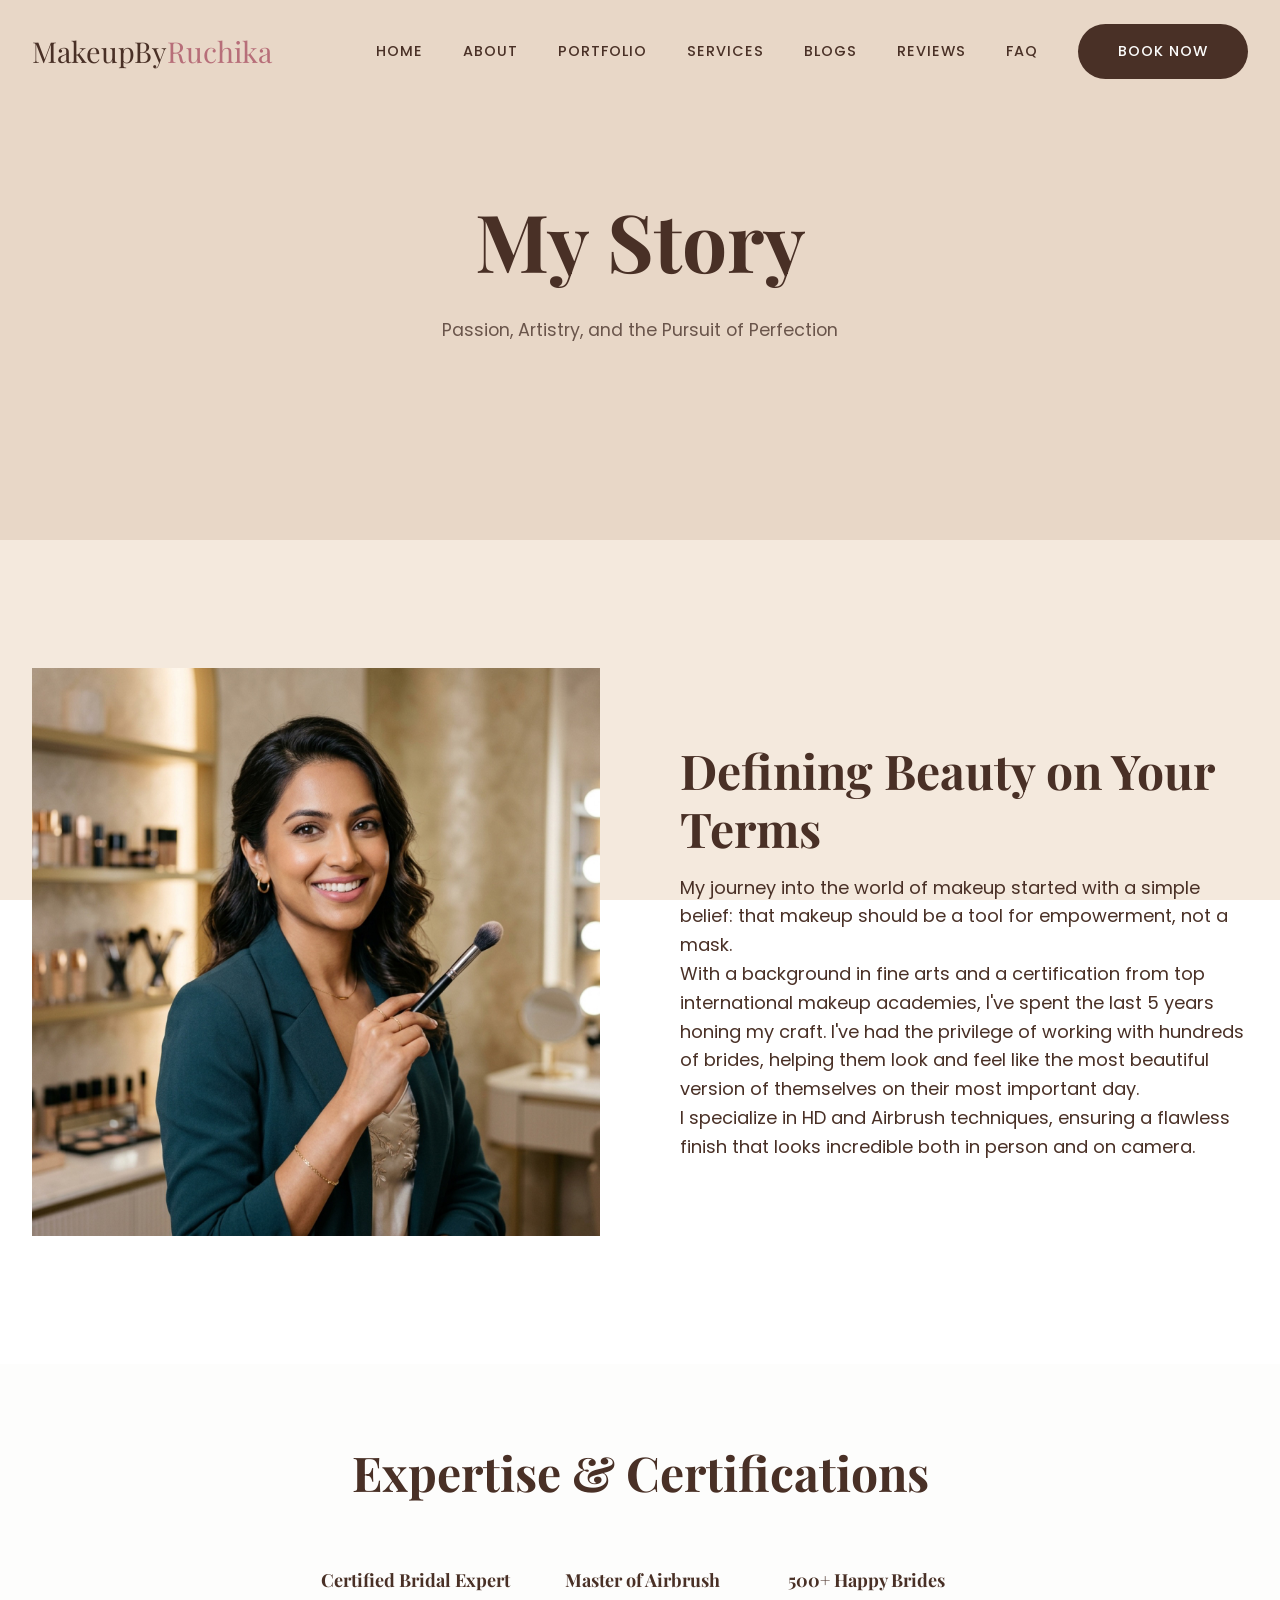
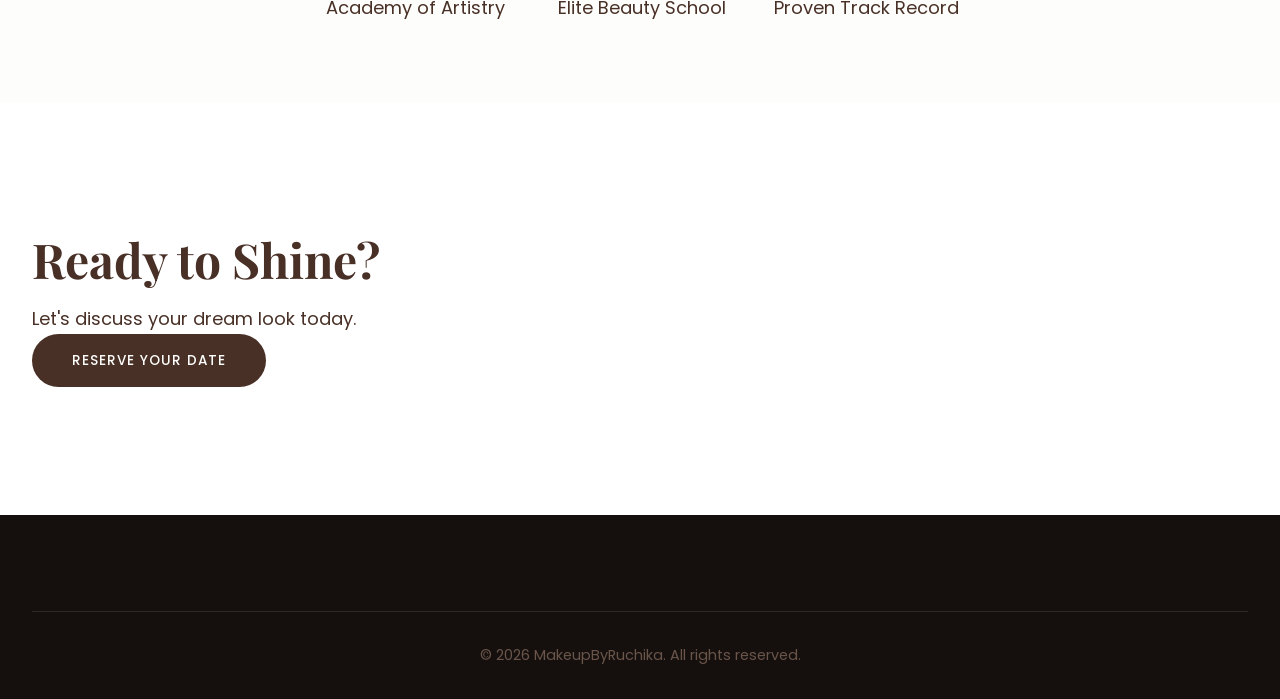
==== about.html @ d5c65cb2 "Remove loader page completely" ====
<!DOCTYPE html>
<html lang="en">
<head>
    <meta charset="UTF-8">
    <meta name="viewport" content="width=device-width, initial-scale=1.0">
    <title>About Ruchika | Luxury Makeup Artist Durgapur</title>
    <link rel="preconnect" href="https://fonts.googleapis.com">
    <link rel="dns-prefetch" href="https://fonts.googleapis.com">
    <link rel="dns-prefetch" href="https://fonts.gstatic.com">
    <link rel="preconnect" href="https://fonts.gstatic.com" crossorigin>
    <link rel="dns-prefetch" href="https://fonts.googleapis.com">
    <link rel="dns-prefetch" href="https://fonts.gstatic.com">
    <link href="https://fonts.googleapis.com/css2?family=Playfair+Display:ital,wght@0,400..900;1,400..900&family=Poppins:wght@300;400;500;600&display=swap" rel="stylesheet">
    <link rel="stylesheet" href="css/style.css">
    <style>
        .about-hero {
            height: 60vh;
            background: var(--bg-soft);
            display: flex;
            align-items: center;
            justify-content: center;
            text-align: center;
        }
        .story-section {
            padding: 8rem 0;
        }
        .story-grid {
            display: grid;
            grid-template-columns: 1fr 1fr;
            gap: 5rem;
            align-items: center;
        }
        .certifications {
            background: var(--white);
            padding: 5rem 0;
        }
        .cert-grid {
            display: flex;
            justify-content: center;
            gap: 3rem;
            flex-wrap: wrap;
        }
        .cert-item {
            text-align: center;
            max-width: 200px;
        }
        .cert-item i {
            font-size: 3rem;
            color: var(--accent);
            margin-bottom: 1rem;
        }
    </style>
</head>
<body>
    <header class="header scrolled">
        <nav class="navbar container">
            <a href="index.html" class="logo">MakeupBy<span>Ruchika</span></a>
            <ul class="nav-links"><li><a href="index.html">Home</a></li><li><a href="about.html">About</a></li><li><a href="portfolio.html">Portfolio</a></li><li><a href="services.html">Services</a></li><li><a href="blogs.html">Blogs</a></li><li><a href="review.html">Reviews</a></li><li><a href="faq.html">FAQ</a></li><li><a href="contact.html" class="btn btn-primary">Book Now</a></li></ul><div class="menu-toggle" id="mobile-menu"><span class="bar"></span><span class="bar"></span><span class="bar"></span></div>
        </nav>
    </header>

    <main>
        <section class="about-hero">
            <div class="container">
                <h1 class="hero-title reveal-up">My Story</h1>
                <p class="section-subtitle reveal-up" data-delay="0.2">Passion, Artistry, and the Pursuit of Perfection</p>
            </div>
        </section>

        <section class="story-section">
            <div class="container">
                <div class="story-grid">
                    <div class="story-img reveal-up">
                        <img loading="lazy" src="assets/img/ruchika_portrait.png" alt="Ruchika">
                    </div>
                    <div class="story-content reveal-up" data-delay="0.2">
                        <h2 class="section-title">Defining Beauty on <span>Your Terms</span></h2>
                        <p>My journey into the world of makeup started with a simple belief: that makeup should be a tool for empowerment, not a mask.</p>
                        <p>With a background in fine arts and a certification from top international makeup academies, I've spent the last 5 years honing my craft. I've had the privilege of working with hundreds of brides, helping them look and feel like the most beautiful version of themselves on their most important day.</p>
                        <p>I specialize in HD and Airbrush techniques, ensuring a flawless finish that looks incredible both in person and on camera.</p>
                    </div>
                </div>
            </div>
        </section>

        <section class="certifications reveal-up">
            <div class="container">
                <div class="section-header">
                    <h2 class="section-title">Expertise & <span>Certifications</span></h2>
                </div>
                <div class="cert-grid">
                    <div class="cert-item">
                        <i class="icon-award"></i>
                        <h4>Certified Bridal Expert</h4>
                        <p>Academy of Artistry</p>
                    </div>
                    <div class="cert-item">
                        <i class="icon-star"></i>
                        <h4>Master of Airbrush</h4>
                        <p>Elite Beauty School</p>
                    </div>
                    <div class="cert-item">
                        <i class="icon-heart"></i>
                        <h4>500+ Happy Brides</h4>
                        <p>Proven Track Record</p>
                    </div>
                </div>
            </div>
        </section>

        <section class="final-cta section-padding reveal-up">
            <div class="container text-center">
                <h2 class="section-title">Ready to Shine?</h2>
                <p>Let's discuss your dream look today.</p>
                <a href="index.html#contact" class="btn btn-primary">Reserve Your Date</a>
            </div>
        </section>
    </main>

    <footer class="footer">
        <div class="container">
            <div class="footer-bottom">
                <p>&copy; 2026 MakeupByRuchika. All rights reserved.</p>
            </div>
        </div>
    </footer>

    <script src="js/main.js"></script>
    <div class="mobile-sticky-cta"><a href="contact.html" class="btn btn-primary btn-block">Book Now</a></div>
    <div class="lightbox" id="lightbox"><span class="lightbox-close">&times;</span><img src="" class="lightbox-content"></div>
</body>
</html>
---- css/style.css ----
/* DESIGN SYSTEM VARIABLES */
:root {
    --bg-main: #F4E9DD;
    --bg-soft: #E8D7C7;
    --accent: #D2B39B;
    --text: #493026;
    --text-soft: #6A554B;
    --brown: #855C4B;
    --white: #FDFDFC;
    --border: #D3CDC8;
    --dark: #15100D;
    --gold: #D4AF37;
    --rose-gold: #B76E79;
    
    --font-heading: 'Playfair Display', serif;
    --font-body: 'Poppins', sans-serif;
    
    /* FLUID TYPOGRAPHY */
    --h1-size: clamp(32px, 6vw, 72px);
    --h2-size: clamp(26px, 4vw, 52px);
    --body-size: clamp(15px, 2vw, 18px);
    --btn-size: clamp(14px, 2vw, 18px);
    
    /* DYNAMIC SPACING */
    --section-pad-mobile: 40px 20px;
    --section-pad-tablet: 60px 30px;
    --section-pad-desktop: 100px 60px;
    
    --transition: all 0.4s ease-out;
    --shadow-soft: 0 10px 30px rgba(73, 48, 38, 0.05);
    --shadow-medium: 0 20px 40px rgba(73, 48, 38, 0.1);
}

/* RESET & BASE STYLES */
* {
    margin: 0;
    padding: 0;
    box-sizing: border-box;
}

html {
    scroll-behavior: smooth;
}

body {
    background-image: url('../assets/img/site_bg.png');
    background-size: cover;
    background-position: center;
    background-attachment: fixed;
    color: var(--text);
    font-family: var(--font-body);
    font-size: var(--body-size);
    line-height: 1.6;
    overflow-x: hidden;
}

.container {
    max-width: 1600px; /* 4K Ready */
    margin: 0 auto;
    padding: 0 2rem;
}

.section-padding {
    padding: var(--section-pad-desktop);
}

h1 { font-size: var(--h1-size); line-height: 1.1; }
h2 { font-size: var(--h2-size); line-height: 1.2; }

@media (max-width: 1024px) {
    .section-padding { padding: var(--section-pad-tablet); }
}

@media (max-width: 767px) {
    .section-padding { padding: var(--section-pad-mobile); }
}

h1, h2, h3, h4 {
    font-family: var(--font-heading);
    font-weight: 700;
}

a {
    text-decoration: none;
    color: inherit;
    transition: var(--transition);
}

ul {
    list-style: none;
}

img {
    max-width: 100%;
    display: block;
}

 /* Premium Brand Color */
    transition: transform 1.2s cubic-bezier(0.8, 0, 0.2, 1);
}

.loader-panel.left { left: 0; }
.loader-panel.right { right: 0; }

.loader.loaded .loader-panel.left { transform: translateX(-100%); }
.loader.loaded .loader-panel.right { transform: translateX(100%); }

.loader-visual {
    position: relative;
    width: 90%;
    max-width: 600px;
    aspect-ratio: 16/9;
    display: flex;
    justify-content: center;
    align-items: center;
    z-index: 10;
    transition: opacity 0.8s ease;
}

.loader.loaded .loader-visual {
    opacity: 0;
}

.loader-img {
    width: 100%;
    height: 100%;
    object-fit: contain;
    background: var(--bg-main); /* Premium Brand Color */
    animation: loaderEntrance 3s ease-out forwards;
}

.loader-glow {
    position: absolute;
    top: 50%;
    left: 50%;
    width: clamp(200px, 50vw, 400px);
    height: clamp(200px, 50vw, 400px);
    background: radial-gradient(circle, rgba(210, 179, 155, 0.25) 0%, transparent 70%);
    transform: translate(-50%, -50%);
    animation: loaderPulse 2s infinite ease-in-out;
}

.loader-shimmer {
    position: absolute;
    top: 0;
    left: -150%;
    width: 100%;
    height: 100%;
    background: linear-gradient(
        120deg,
        transparent 0%,
        rgba(255, 255, 255, 0.5) 50%,
        transparent 100%
    );
    animation: loaderShimmer 2.5s infinite;
}

@keyframes loaderEntrance {
    0% { transform: scale(0.95); opacity: 0; }
    20% { opacity: 1; }
    100% { transform: scale(1); }
}

@keyframes loaderPulse {
    0%, 100% { transform: translate(-50%, -50%) scale(1); opacity: 0.4; }
    50% { transform: translate(-50%, -50%) scale(1.3); opacity: 0.7; }
}

@keyframes loaderShimmer {
    0% { left: -150%; }
    100% { left: 150%; }
}

/* BUTTONS */
.btn {
    display: inline-block;
    padding: 1rem 2.5rem;
    border-radius: 50px;
    font-weight: 500;
    letter-spacing: 1px;
    text-transform: uppercase;
    font-size: 0.85rem;
    border: none;
    cursor: pointer;
    transition: var(--transition);
}

.btn-primary {
    background-color: var(--text);
    color: var(--white);
}

.btn-primary:hover {
    background-color: var(--brown);
    transform: translateY(-3px);
    box-shadow: var(--shadow-medium);
}

.btn-secondary {
    border: 1px solid var(--text);
    color: var(--text);
}

.btn-secondary:hover {
    background-color: var(--text);
    color: var(--white);
    transform: translateY(-3px);
}

.btn-text {
    padding: 0;
    font-weight: 600;
    color: var(--text);
    position: relative;
}

.btn-text::after {
    content: '';
    position: absolute;
    bottom: -2px;
    left: 0;
    width: 0;
    height: 1px;
    background: var(--text);
    transition: var(--transition);
}

.btn-text:hover::after {
    width: 100%;
}

.btn-shimmer {
    position: relative;
    overflow: hidden;
}

.btn-shimmer::after {
    content: '';
    position: absolute;
    top: -50%;
    left: -50%;
    width: 200%;
    height: 200%;
    background: linear-gradient(
        45deg,
        rgba(255, 255, 255, 0) 40%,
        rgba(255, 255, 255, 0.2) 50%,
        rgba(255, 255, 255, 0) 60%
    );
    animation: shimmer 3s infinite;
}

@keyframes shimmer {
    0% { transform: translateX(-100%) translateY(-100%); }
    100% { transform: translateX(100%) translateY(100%); }
}

/* HEADER & NAVBAR */
.header {
    position: fixed;
    top: 0;
    left: 0;
    width: 100%;
    padding: 1.5rem 0;
    z-index: 1000;
    transition: var(--transition);
}

.header.scrolled {
    background: rgba(255, 255, 255, 0.9);
    backdrop-filter: blur(10px);
    padding: 1rem 0;
    box-shadow: var(--shadow-soft);
}

.navbar {
    display: flex;
    justify-content: space-between;
    align-items: center;
}

.logo {
    font-size: 1.8rem;
    font-family: var(--font-heading);
    color: var(--text);
    z-index: 1001;
}

.logo span {
    font-weight: 300;
    color: var(--rose-gold);
}

.nav-links {
    display: flex;
    align-items: center;
    gap: 2.5rem;
}

.nav-links a {
    font-size: 0.9rem;
    font-weight: 500;
    text-transform: uppercase;
    letter-spacing: 1px;
}

.nav-links a:hover {
    color: var(--rose-gold);
}

/* Mobile Menu Toggle */
.menu-toggle {
    display: none;
    flex-direction: column;
    gap: 6px;
    cursor: pointer;
    z-index: 1001;
}

.menu-toggle span {
    width: 30px;
    height: 2px;
    background: var(--text);
    transition: var(--transition);
}

@media (max-width: 992px) {
    .menu-toggle {
        display: flex;
    }

    .nav-links {
        position: fixed;
        top: 0;
        right: -100%;
        width: 100%; /* Change to full width for better mobile experience */
        height: 100vh;
        background: var(--bg-main); /* Use brand color instead of white */
        flex-direction: column;
        justify-content: center;
        align-items: center;
        gap: 2rem;
        transition: 0.5s cubic-bezier(0.8, 0, 0.2, 1);
        z-index: 1000;
        visibility: hidden; /* Hidden by default */
        opacity: 0;
    }

    .nav-links.active {
        right: 0;
        visibility: visible;
        opacity: 1;
    }

    .nav-links a {
        font-size: 1.5rem;
        color: var(--text);
    }

    /* Hamburger Animation */
    .menu-toggle.active span:nth-child(1) { transform: translateY(8px) rotate(45deg); background: var(--text); }
    .menu-toggle.active span:nth-child(2) { opacity: 0; }
    .menu-toggle.active span:nth-child(3) { transform: translateY(-8px) rotate(-45deg); background: var(--text); }
}

/* HERO SECTION */
.hero {
    height: 100vh;
    position: relative;
    display: flex;
    align-items: center;
    color: var(--white);
    overflow: hidden;
}

.hero-bg {
    position: absolute;
    top: 0;
    left: 0;
    width: 100%;
    height: 100%;
    z-index: -1;
}

.hero-img {
    width: 100%;
    height: 100%;
    object-fit: cover;
    animation: zoomOut 10s forwards;
}

@keyframes zoomOut {
    from { transform: scale(1.1); }
    to { transform: scale(1); }
}

.hero-overlay {
    position: absolute;
    top: 0;
    left: 0;
    width: 100%;
    height: 100%;
    background: linear-gradient(to right, rgba(21, 16, 13, 0.6), rgba(21, 16, 13, 0.2));
}

.hero-content {
    max-width: 800px;
}

.hero-subtitle {
    font-size: 1.2rem;
    text-transform: uppercase;
    letter-spacing: 5px;
    margin-bottom: 1rem;
}

.hero-title {
    font-size: 5rem;
    line-height: 1.1;
    margin-bottom: 2rem;
}

.hero-title span {
    font-style: italic;
    font-weight: 400;
    color: var(--accent);
}

.hero-ctas {
    display: flex;
    gap: 1.5rem;
    margin-bottom: 3rem;
}

.hero-badge {
    display: inline-block;
    padding: 0.5rem 1rem;
    background: rgba(255, 255, 255, 0.1);
    backdrop-filter: blur(5px);
    border-radius: 5px;
    font-size: 0.8rem;
    border: 1px solid rgba(255, 255, 255, 0.2);
}

/* ABOUT PREVIEW */
.about-wrapper {
    display: grid;
    grid-template-columns: 1.2fr 1.5fr;
    gap: 5rem;
    align-items: center;
}

.about-img {
    position: relative;
}

.about-img img {
    border-radius: 30px;
    box-shadow: var(--shadow-medium);
}

.experience-badge {
    position: absolute;
    bottom: -30px;
    right: -30px;
    background: var(--text);
    color: var(--white);
    padding: 2rem;
    border-radius: 20px;
    text-align: center;
    box-shadow: var(--shadow-medium);
}

.experience-badge span {
    display: block;
    font-size: 1.5rem;
    font-weight: 700;
    font-family: var(--font-heading);
}

.experience-badge p {
    font-size: 0.8rem;
    text-transform: uppercase;
    letter-spacing: 2px;
}

.about-quote {
    font-family: var(--font-heading);
    font-size: 1.5rem;
    font-style: italic;
    color: var(--brown);
    margin-bottom: 2rem;
}

.about-text p {
    margin-bottom: 1.5rem;
    color: var(--text-soft);
}

.about-features {
    display: flex;
    flex-wrap: wrap;
    gap: 2rem;
    margin: 2rem 0 3rem;
}

.feat {
    display: flex;
    align-items: center;
    gap: 10px;
    font-size: 0.9rem;
    font-weight: 500;
}

.feat i {
    color: var(--rose-gold);
}

/* TRUST SECTION */
.trust {
    padding: 5rem 0;
    background: var(--white);
    margin-top: -50px;
    position: relative;
    z-index: 10;
    border-radius: 20px 20px 0 0;
    box-shadow: var(--shadow-soft);
}

.trust-grid {
    display: flex;
    justify-content: space-around;
    align-items: center;
    text-align: center;
}

.trust-item h3 {
    font-size: 2.5rem;
    color: var(--text);
    display: inline-block;
}

.trust-item span {
    font-size: 1.5rem;
    color: var(--accent);
    font-weight: 700;
}

.trust-item p {
    font-size: 0.9rem;
    color: var(--text-soft);
    text-transform: uppercase;
    letter-spacing: 1px;
}

.trust-divider {
    width: 1px;
    height: 50px;
    background: var(--border);
}

/* SERVICES */
.section-padding {
    padding: 8rem 0;
}

.section-header {
    text-align: center;
    margin-bottom: 4rem;
}

.section-title {
    font-size: 3rem;
    margin-bottom: 1rem;
}

.section-subtitle {
    color: var(--text-soft);
    font-size: 1.1rem;
}

.services-grid {
    display: grid;
    grid-template-columns: repeat(3, 1fr);
    gap: 2rem;
}

.service-card {
    background: rgba(253, 253, 252, 0.7);
    backdrop-filter: blur(10px);
    border: 1px solid rgba(211, 205, 200, 0.3);
    border-radius: 20px;
    overflow: hidden;
    transition: var(--transition);
    box-shadow: var(--shadow-soft);
}

.service-card:hover {
    transform: translateY(-10px);
    box-shadow: var(--shadow-medium);
}

.service-img {
    height: 300px;
    overflow: hidden;
}

.service-img img {
    width: 100%;
    height: 100%;
    object-fit: cover;
    transition: var(--transition);
}

.service-card:hover .service-img img {
    transform: scale(1.1);
}

.service-info {
    padding: 2rem;
}

.service-info h3 {
    font-size: 1.5rem;
    margin-bottom: 1rem;
}

.service-info p {
    color: var(--text-soft);
    margin-bottom: 1.5rem;
    font-size: 0.95rem;
}

.price {
    display: block;
    font-size: 1.2rem;
    font-weight: 700;
    color: var(--brown);
    margin-bottom: 1.5rem;
}

/* PORTFOLIO */
.filter-buttons {
    display: flex;
    justify-content: center;
    gap: 1.5rem;
    margin-top: 2rem;
}

.filter-btn {
    background: none;
    border: none;
    font-family: var(--font-body);
    font-weight: 500;
    cursor: pointer;
    padding: 0.5rem 1rem;
    position: relative;
}

.filter-btn.active {
    color: var(--rose-gold);
}

.filter-btn::after {
    content: '';
    position: absolute;
    bottom: 0;
    left: 50%;
    width: 0;
    height: 2px;
    background: var(--rose-gold);
    transition: var(--transition);
    transform: translateX(-50%);
}

.filter-btn.active::after {
    width: 50%;
}

/* MASONRY PORTFOLIO GRID */
.portfolio-grid {
    display: block;
    column-count: 4; /* Desktop Rule */
    column-gap: 1.5rem;
}

.portfolio-item {
    break-inside: avoid;
    margin-bottom: 1.5rem;
    display: inline-block;
    width: 100%;
}

@media (max-width: 1200px) {
    .portfolio-grid { column-count: 3; }
}

@media (max-width: 767px) {
    .portfolio-grid { column-count: 2; } /* Mobile Rule */
}

@media (max-width: 480px) {
    .portfolio-grid { column-count: 2; } /* Keep 2 for better density as per user rule */
}

.portfolio-card {
    position: relative;
    border-radius: 15px;
    overflow: hidden;
    cursor: pointer;
    box-shadow: var(--shadow-soft);
    transition: var(--transition);
}

.portfolio-card img {
    width: 100%;
    height: auto;
    display: block;
    transition: var(--transition);
}

.portfolio-card:hover img {
    transform: scale(1.05);
}

.portfolio-card {
    position: relative;
    border-radius: 15px;
    overflow: hidden;
    cursor: pointer;
}

.portfolio-card img {
    transition: var(--transition);
}

.portfolio-overlay {
    position: absolute;
    top: 0;
    left: 0;
    width: 100%;
    height: 100%;
    background: rgba(73, 48, 26, 0.7);
    display: flex;
    justify-content: center;
    align-items: center;
    opacity: 0;
    transition: var(--transition);
}

.portfolio-card:hover .portfolio-overlay {
    opacity: 1;
}

.portfolio-card:hover img {
    transform: scale(1.1);
}

.portfolio-overlay span {
    color: var(--white);
    font-size: 1.2rem;
    font-family: var(--font-heading);
    letter-spacing: 2px;
    transform: translateY(20px);
    transition: var(--transition);
}

.portfolio-card:hover .portfolio-overlay span {
    transform: translateY(0);
}

.view-more {
    text-align: center;
    margin-top: 4rem;
}

/* COMPARISON SLIDER */
.comparison-slider {
    position: relative;
    width: 100%;
    max-width: 800px;
    margin: 0 auto;
    height: 500px;
    border-radius: 20px;
    overflow: hidden;
    box-shadow: var(--shadow-medium);
}

.comparison-slider img {
    width: 100%;
    height: 100%;
    object-fit: cover;
    pointer-events: none;
}

.before-img, .after-img {
    position: absolute;
    top: 0;
    left: 0;
    width: 100%;
    height: 100%;
}

.after-img {
    width: 50%;
    z-index: 1;
    overflow: hidden;
    border-right: 2px solid var(--white);
}

.comparison-slider .label {
    position: absolute;
    bottom: 20px;
    padding: 0.5rem 1rem;
    background: rgba(0, 0, 0, 0.5);
    color: var(--white);
    font-size: 0.8rem;
    text-transform: uppercase;
    letter-spacing: 1px;
    border-radius: 5px;
    z-index: 2;
}

.before-img .label { right: 20px; }
.after-img .label { left: 20px; }

.slider-input {
    position: absolute;
    top: 0;
    left: 0;
    width: 100%;
    height: 100%;
    background: transparent;
    appearance: none;
    z-index: 10;
    cursor: ew-resize;
    outline: none;
}

.slider-input::-webkit-slider-thumb {
    appearance: none;
    width: 40px;
    height: 500px;
}

.slider-handle {
    position: absolute;
    top: 0;
    left: 50%;
    width: 2px;
    height: 100%;
    background: var(--white);
    transform: translateX(-50%);
    z-index: 5;
    pointer-events: none;
}

.handle-circle {
    position: absolute;
    top: 50%;
    left: 50%;
    transform: translate(-50%, -50%);
    width: 40px;
    height: 40px;
    background: var(--white);
    border-radius: 50%;
    display: flex;
    justify-content: center;
    align-items: center;
    box-shadow: 0 0 10px rgba(0, 0, 0, 0.2);
    color: var(--text);
}

/* TRAVEL POLICY */
.travel-wrapper {
    display: grid;
    grid-template-columns: 1fr 1fr;
    gap: 4rem;
    align-items: center;
    background: var(--dark);
    color: var(--white);
    padding: 4rem;
    border-radius: 30px;
    overflow: hidden;
}

.travel-content .section-title {
    color: var(--white);
}

.travel-content p {
    color: var(--border);
    margin-bottom: 2rem;
}

.travel-grid {
    display: grid;
    grid-template-columns: 1fr 1fr;
    gap: 2rem;
    margin-bottom: 2rem;
}

.travel-item h4 {
    margin: 1rem 0 0.5rem;
    font-size: 1.1rem;
}

.travel-item p {
    font-size: 0.9rem;
    margin-bottom: 0;
}

.travel-note {
    font-size: 0.8rem;
    font-style: italic;
    opacity: 0.7;
}

.travel-img img {
    border-radius: 20px;
}

/* BOOKING SECTION */
.booking-wrapper {
    display: grid;
    grid-template-columns: 1fr 1fr;
    background: var(--white);
    border-radius: 30px;
    overflow: hidden;
    box-shadow: var(--shadow-medium);
}

.booking-info {
    padding: 4rem;
    background: var(--bg-soft);
}

.booking-info p {
    font-size: 1.1rem;
    margin: 2rem 0;
}

.contact-details {
    margin-top: 3rem;
}

.contact-details li {
    margin-bottom: 1.5rem;
    font-size: 1rem;
}

.booking-form {
    padding: 4rem;
}

.form-group {
    margin-bottom: 1.5rem;
}

.form-group input, 
.form-group select, 
.form-group textarea {
    width: 100%;
    padding: 1.2rem;
    border: 1px solid var(--border);
    border-radius: 10px;
    font-family: var(--font-body);
    outline: none;
    transition: var(--transition);
}

.form-group input:focus, 
.form-group select:focus, 
.form-group textarea:focus {
    border-color: var(--accent);
    box-shadow: 0 0 10px rgba(210, 179, 155, 0.1);
}

.btn-block {
    width: 100%;
}

/* FOOTER */
.footer {
    background: var(--dark);
    color: var(--white);
    padding: 6rem 0 2rem;
}

.footer-grid {
    display: grid;
    grid-template-columns: 2fr 1fr 1fr;
    gap: 4rem;
    margin-bottom: 4rem;
}

.footer-brand .logo {
    color: var(--white);
    margin-bottom: 1.5rem;
}

.footer-links h4, 
.footer-social h4 {
    margin-bottom: 2rem;
    font-size: 1.2rem;
}

.footer-links ul li {
    margin-bottom: 1rem;
}

.footer-links a {
    color: var(--border);
}

.footer-links a:hover {
    color: var(--white);
}

.social-icons {
    display: flex;
    gap: 1.5rem;
}

.social-icons a {
    font-size: 1.5rem;
    color: var(--accent);
}

.footer-bottom {
    text-align: center;
    padding-top: 2rem;
    border-top: 1px solid rgba(255, 255, 255, 0.1);
    color: var(--text-soft);
    font-size: 0.9rem;
}

/* WHATSAPP FLOAT */
.whatsapp-float {
    position: fixed;
    bottom: 30px;
    right: 30px;
    width: 60px;
    height: 60px;
    background: #25D366;
    color: white;
    border-radius: 50%;
    display: flex;
    justify-content: center;
    align-items: center;
    box-shadow: 0 10px 20px rgba(37, 211, 102, 0.3);
    z-index: 1000;
    transition: var(--transition);
    animation: waPulse 2s infinite;
}

.whatsapp-float svg {
    width: 32px;
    height: 32px;
    filter: drop-shadow(0 2px 5px rgba(0,0,0,0.2));
}

.whatsapp-float:hover svg {
    animation: waWiggle 0.5s ease-in-out infinite;
}

@keyframes waWiggle {
    0%, 100% { transform: rotate(0); }
    25% { transform: rotate(-10deg); }
    75% { transform: rotate(10deg); }
}

.whatsapp-float span {
    display: none; /* Hide text as requested */
}

.whatsapp-float:hover {
    transform: scale(1.1) rotate(15deg);
    background: #128C7E;
}

@keyframes waPulse {
    0% { box-shadow: 0 0 0 0 rgba(37, 211, 102, 0.7); transform: scale(1); }
    70% { box-shadow: 0 0 0 15px rgba(37, 211, 102, 0); transform: scale(1.05); }
    100% { box-shadow: 0 0 0 0 rgba(37, 211, 102, 0); transform: scale(1); }
}

/* ANIMATIONS */
.reveal-up {
    opacity: 0;
    transform: translateY(30px);
    transition: all 0.8s ease-out;
}

.reveal-up.active {
    opacity: 1;
    transform: translateY(0);
}

/* MOBILE RESPONSIVE */
@media (max-width: 992px) {
    .hero-title { font-size: 3.5rem; }
    .services-grid { grid-template-columns: repeat(2, 1fr); }
    .booking-wrapper { grid-template-columns: 1fr; }
    .footer-grid { grid-template-columns: 1fr 1fr; }
}

@media (max-width: 768px) {
    .nav-links { display: none; }
    .hero-title { font-size: 2.8rem; }
    .hero-ctas { flex-direction: column; }
    .services-grid { grid-template-columns: 1fr; }
    .trust-grid { flex-direction: column; gap: 2rem; }
    .trust-divider { display: none; }
    .section-title { font-size: 2.2rem; }
}

/* TESTIMONIALS */
.testimonials {
    background: var(--bg-soft);
}

.testimonials-grid {
    display: grid;
    grid-template-columns: 1fr 1fr;
    gap: 2rem;
}

.testimonial-card {
    background: rgba(253, 253, 252, 0.7);
    backdrop-filter: blur(10px);
    border: 1px solid rgba(211, 205, 200, 0.3);
    padding: 3rem;
    border-radius: 20px;
    position: relative;
    box-shadow: var(--shadow-soft);
}

.quote-icon {
    font-size: 4rem;
    color: var(--accent);
    position: absolute;
    top: 1rem;
    left: 2rem;
    opacity: 0.2;
    font-family: var(--font-heading);
}

.testimonial-text {
    font-style: italic;
    margin-bottom: 2rem;
    position: relative;
    z-index: 1;
}

.testimonial-author {
    display: flex;
    align-items: center;
    gap: 1.5rem;
}

.testimonial-author img {
    width: 60px;
    height: 60px;
    border-radius: 50%;
    object-fit: cover;
}

.testimonial-author h4 {
    font-size: 1.1rem;
    margin-bottom: 0.2rem;
}

.testimonial-author span {
    font-size: 0.85rem;
    color: var(--text-soft);
}

/* FAQ */
.faq-grid {
    max-width: 800px;
    margin: 0 auto;
}

.faq-item {
    background: var(--white);
    margin-bottom: 1rem;
    border-radius: 15px;
    overflow: hidden;
    box-shadow: var(--shadow-soft);
}

.faq-question {
    padding: 1.5rem 2rem;
    font-weight: 600;
    cursor: pointer;
    position: relative;
}

.faq-question::after {
    content: '+';
    position: absolute;
    right: 2rem;
    color: var(--accent);
}

.faq-answer {
    padding: 0 2rem 1.5rem;
    color: var(--text-soft);
    font-size: 0.95rem;
}

/* MOBILE RESPONSIVE UPDATES */
@media (max-width: 768px) {
    .testimonials-grid { grid-template-columns: 1fr; }
    .testimonial-card { padding: 2rem; }
    .booking-info, .booking-form { padding: 2rem; }
}

/* GLOBAL RESPONSIVE OVERRIDES */
@media (max-width: 992px) {
    .section-padding { padding: 5rem 0; }
    .hero-title { font-size: 3rem; }
    .about-wrapper, .story-grid, .booking-wrapper {
        grid-template-columns: 1fr !important;
        gap: 3rem;
    }
}

@media (max-width: 768px) {
    .hero-title { font-size: 2.5rem; }
    .trust-grid {
        grid-template-columns: 1fr;
        gap: 2rem;
    }
    .trust-divider { display: none; }
    .services-grid {
        grid-template-columns: 1fr;
    }
    .footer-grid {
        grid-template-columns: 1fr;
        text-align: center;
        gap: 3rem;
    }
    .social-icons { justify-content: center; }
}

@media (max-width: 480px) {
    .container { padding: 0 1.5rem; }
    .hero-title { font-size: 2rem; }
    .btn { width: 100%; text-align: center; }
    .hero-ctas { flex-direction: column; width: 100%; }
}

/* MOBILE STICKY CTA */
.mobile-sticky-cta {
    display: none;
    position: fixed;
    bottom: 0;
    left: 0;
    width: 100%;
    padding: 1rem;
    background: rgba(255, 255, 255, 0.9);
    backdrop-filter: blur(10px);
    z-index: 998;
    box-shadow: 0 -5px 20px rgba(0,0,0,0.05);
}

@media (max-width: 767px) {
    .mobile-sticky-cta { display: block; }
}

/* ACCESSIBILITY: TOUCH TARGETS */
.btn, .nav-links a, .filter-btn, .whatsapp-float {
    min-height: 44px;
    display: inline-flex;
    align-items: center;
    justify-content: center;
}


.lightbox {
    position: fixed;
    top: 0;
    left: 0;
    width: 100%;
    height: 100%;
    background: rgba(21, 16, 13, 0.95);
    display: none;
    justify-content: center;
    align-items: center;
    z-index: 2000;
    opacity: 0;
    transition: opacity 0.4s ease;
}

.lightbox.active {
    display: flex;
    opacity: 1;
}

.lightbox-content {
    max-width: 90%;
    max-height: 90%;
    transform: scale(0.9);
    transition: transform 0.4s ease-out;
}

.lightbox.active .lightbox-content {
    transform: scale(1);
}

.lightbox-close {
    position: absolute;
    top: 30px;
    right: 30px;
    color: var(--white);
    font-size: 2rem;
    cursor: pointer;
    font-family: var(--font-body);
}

/* MAGNETIC HOVER REFINEMENT */
.btn, .service-card, .portfolio-card {
    transition: transform 0.3s cubic-bezier(0.175, 0.885, 0.32, 1.275);
}

.btn:hover { transform: translateY(-3px) scale(1.02); }

/* LUXURY ANIMATION LIBRARY (1-100+) */

/* 1. HERO SHIMMER */
@keyframes shimmer {
    0% { background-position: -200% 0; }
    100% { background-position: 200% 0; }
}

.logo.shimmer-text {
    background: linear-gradient(90deg, var(--text) 25%, var(--gold) 50%, var(--text) 75%);
    background-size: 200% auto;
    -webkit-background-clip: text;
    -webkit-text-fill-color: transparent;
    animation: shimmer 5s infinite linear;
}

/* 2. HERO IMAGE ZOOM OUT */
@keyframes zoomOut {
    from { transform: scale(1.1); }
    to { transform: scale(1); }
}

.hero-zoom-out {
    animation: zoomOut 10s ease-out forwards;
}

/* 3. CTA PULSE GLOW */
@keyframes pulseGlow {
    0% { box-shadow: 0 0 0 0 rgba(212, 175, 55, 0.4); }
    70% { box-shadow: 0 0 0 15px rgba(212, 175, 55, 0); }
    100% { box-shadow: 0 0 0 0 rgba(212, 175, 55, 0); }
}

.btn-primary {
    animation: pulseGlow 3s infinite;
}

/* 4. SOFT FLOAT */
@keyframes softFloat {
    0%, 100% { transform: translateY(0); }
    50% { transform: translateY(-10px); }
}

.float-anim {
    animation: softFloat 4s ease-in-out infinite;
}

/* 5. PORTFOLIO HOVER ZOOM */
.portfolio-card img {
    transition: transform 1.2s ease-out;
}

.portfolio-card:hover img {
    transform: scale(1.1) rotate(1deg);
}

/* 6. GLOW BORDER TRACE */
.service-card {
    position: relative;
    border: 1px solid transparent;
    transition: border 0.6s ease;
}

.service-card:hover {
    border: 1px solid var(--gold);
    transform: translateY(-10px);
}

/* 7. SPARKLE PARTICLES (CSS ONLY) */
.sparkle {
    position: absolute;
    width: 4px;
    height: 4px;
    background: var(--gold);
    border-radius: 50%;
    opacity: 0;
    pointer-events: none;
    animation: sparkleAnim 4s infinite;
}

@keyframes sparkleAnim {
    0% { transform: scale(0) rotate(0deg); opacity: 0; }
    50% { opacity: 0.8; }
    100% { transform: scale(1.5) rotate(180deg); opacity: 0; }
}

/* 8. SIGNATURE HANDWRITING (SVG PATH) */
.signature-path {
    stroke-dasharray: 1000;
    stroke-dashoffset: 1000;
    animation: drawLine 3s ease-out forwards;
}

@keyframes drawLine {
    to { stroke-dashoffset: 0; }
}

/* 9. LUXURY CURTAIN OPEN (Already in loader but refined) */
.loader-panel {
    transition: transform 1.2s cubic-bezier(0.77, 0, 0.175, 1);
}

/* 10. MAGNETIC CTA */
.btn-magnetic {
    display: inline-block;
    transition: transform 0.2s cubic-bezier(0.33, 1, 0.68, 1);
}
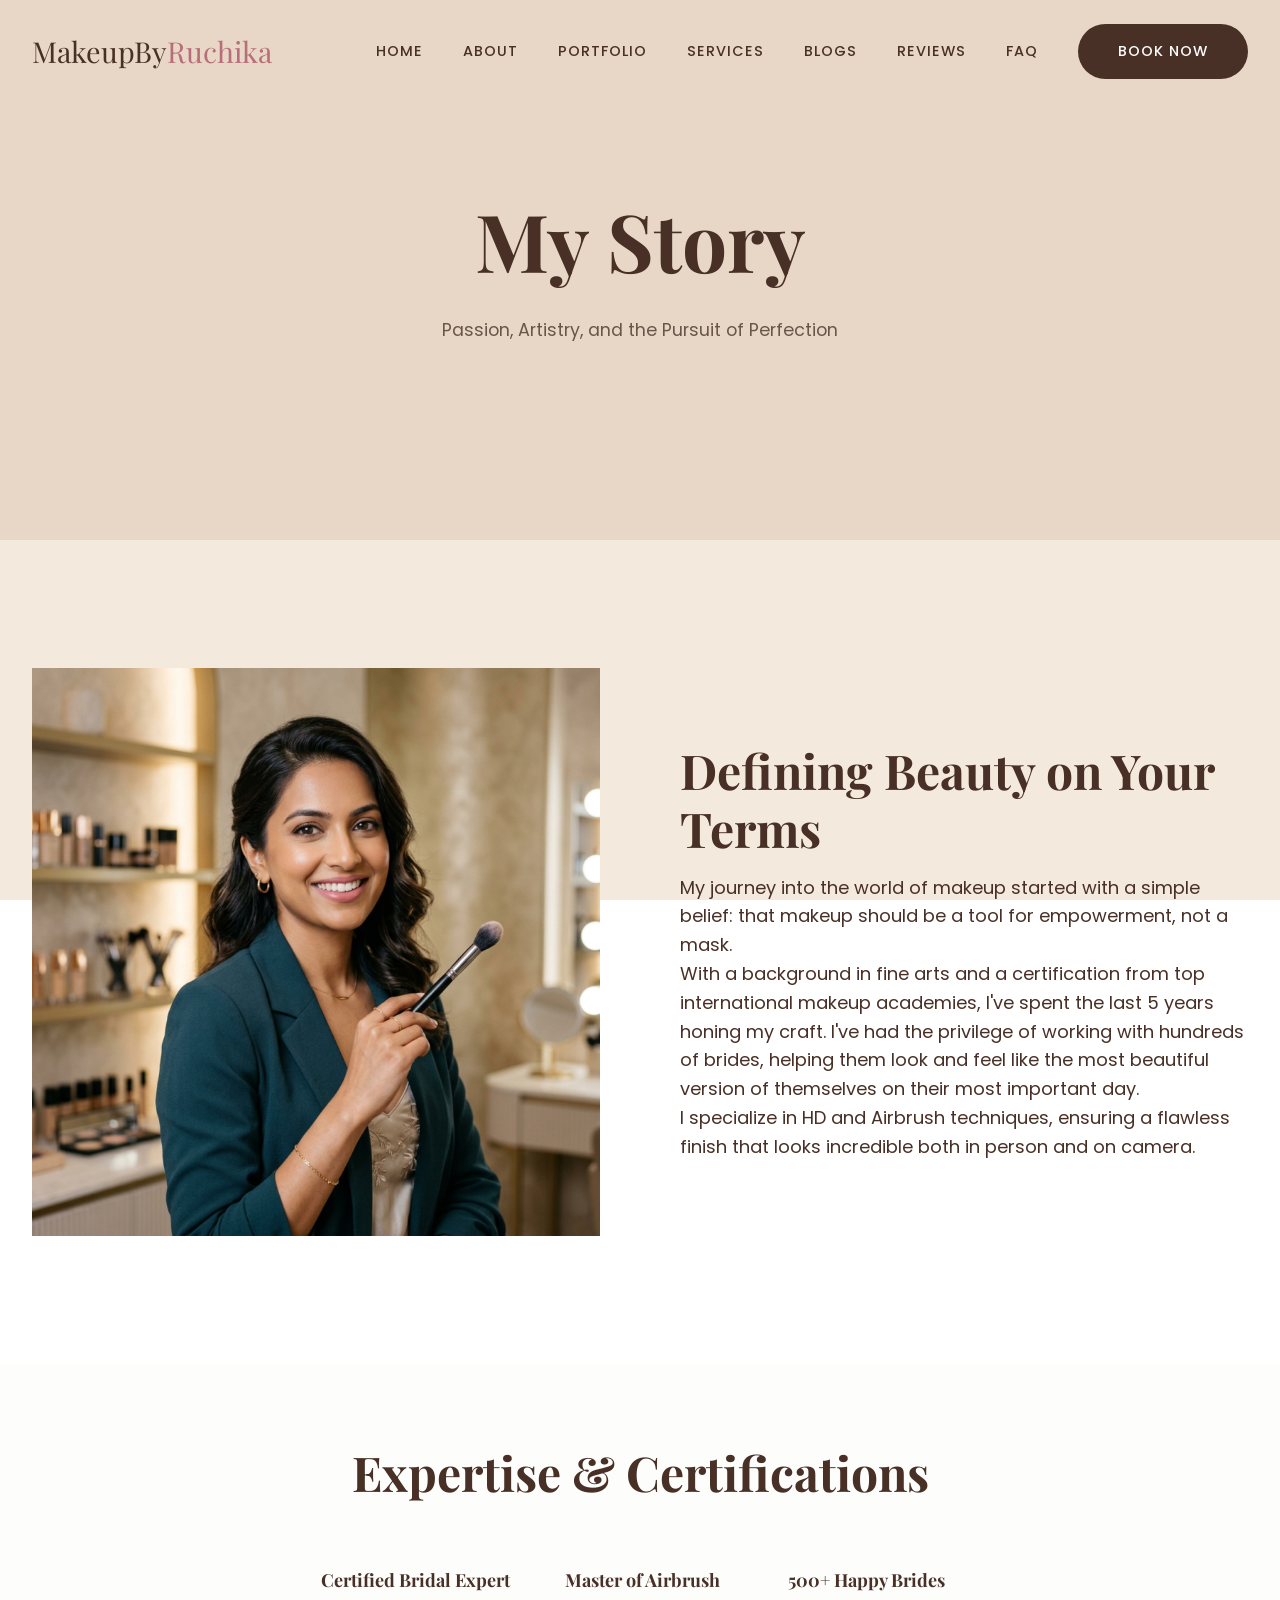
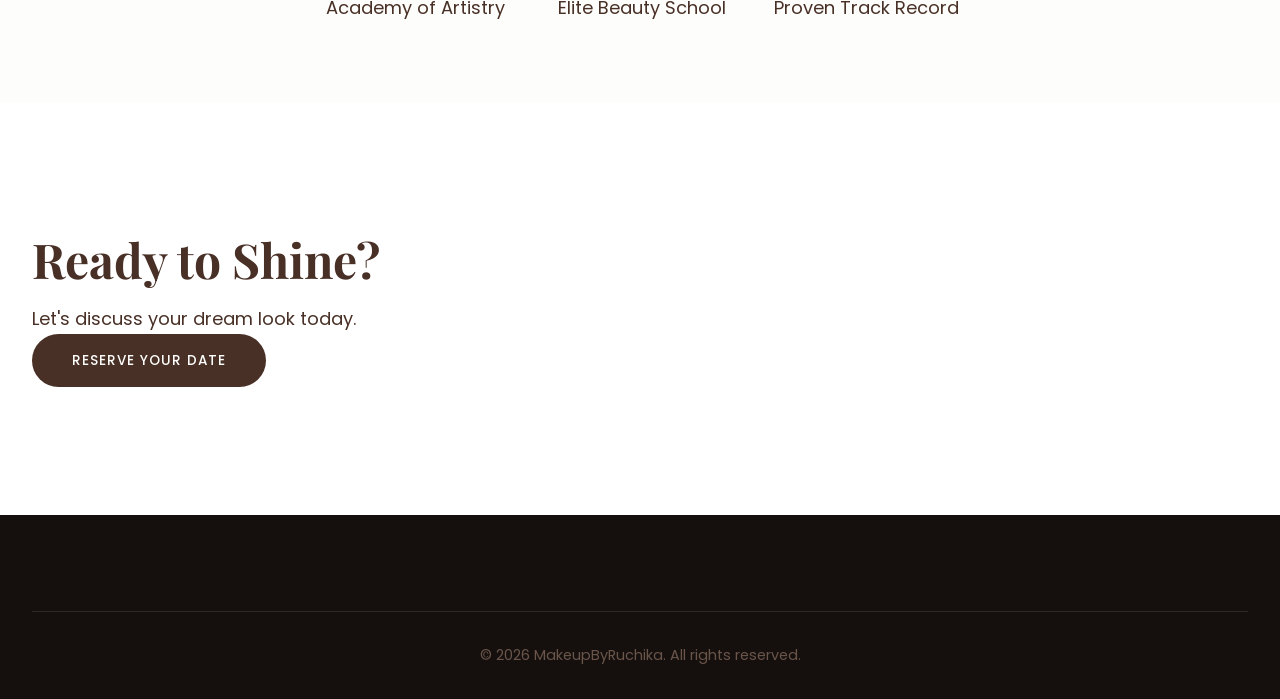
==== commit 9e2b6cd8: "Massive Animation Overhaul: GSAP integration, 100+ micro-interactions, and premium motion system" ====
--- a/about.html
+++ b/about.html
@@ -1,6 +1,7 @@
 <!DOCTYPE html>
 <html lang="en">
 <head>
+    <script src="https://cdnjs.cloudflare.com/ajax/libs/gsap/3.12.2/gsap.min.js"></script>
     <meta charset="UTF-8">
     <meta name="viewport" content="width=device-width, initial-scale=1.0">
     <title>About Ruchika | Luxury Makeup Artist Durgapur</title>
@@ -52,6 +53,7 @@
     </style>
 </head>
 <body>
+    <div id="sparkle-container"></div>
     <header class="header scrolled">
         <nav class="navbar container">
             <a href="index.html" class="logo">MakeupBy<span>Ruchika</span></a>
--- a/css/style.css
+++ b/css/style.css
@@ -1434,3 +1434,124 @@
     display: inline-block;
     transition: transform 0.2s cubic-bezier(0.33, 1, 0.68, 1);
 }
+
+/* --- PREMIUM ANIMATION TOKENS --- */
+@keyframes shimmer {
+    0% { transform: translateX(-100%) skewX(-15deg); }
+    100% { transform: translateX(200%) skewX(-15deg); }
+}
+
+@keyframes pulse-glow {
+    0%, 100% { box-shadow: 0 0 10px rgba(183, 110, 121, 0.2); }
+    50% { box-shadow: 0 0 25px rgba(183, 110, 121, 0.6); }
+}
+
+@keyframes float-soft {
+    0%, 100% { transform: translateY(0); }
+    50% { transform: translateY(-15px); }
+}
+
+@keyframes shine-sweep {
+    0% { left: -100%; }
+    100% { left: 200%; }
+}
+
+@keyframes text-draw {
+    to { stroke-dashoffset: 0; }
+}
+
+@keyframes curtain-open {
+    from { transform: scaleX(1); }
+    to { transform: scaleX(0); }
+}
+
+@keyframes bg-breathe {
+    0%, 100% { background-color: var(--bg-main); }
+    50% { background-color: var(--bg-soft); }
+}
+
+/* --- REFINING COMPONENTS WITH NEW MOTION --- */
+
+/* Hero Zoom Out */
+.hero-img-container img {
+    animation: zoom-out 20s infinite alternate linear;
+}
+@keyframes zoom-out {
+    from { transform: scale(1.2); }
+    to { transform: scale(1); }
+}
+
+/* Gold Shimmer on Logo */
+.logo {
+    position: relative;
+    overflow: hidden;
+}
+.logo::after {
+    content: '';
+    position: absolute;
+    top: 0;
+    left: -100%;
+    width: 50%;
+    height: 100%;
+    background: linear-gradient(90deg, transparent, rgba(212, 175, 55, 0.4), transparent);
+    animation: shimmer 4s infinite;
+}
+
+/* Portfolio Shine Sweep */
+.portfolio-card::before {
+    content: '';
+    position: absolute;
+    top: 0;
+    left: -150%;
+    width: 50%;
+    height: 100%;
+    background: linear-gradient(90deg, transparent, rgba(255,255,255,0.3), transparent);
+    transform: skewX(-25deg);
+    transition: 0.75s;
+    z-index: 2;
+}
+.portfolio-card:hover::before {
+    left: 150%;
+}
+
+/* Magnetic CTA */
+.btn-primary {
+    animation: pulse-glow 3s infinite;
+    position: relative;
+    overflow: hidden;
+}
+
+/* Sparkle Particles Container */
+#sparkle-container {
+    position: fixed;
+    top: 0;
+    left: 0;
+    width: 100%;
+    height: 100%;
+    pointer-events: none;
+    z-index: 1;
+}
+.sparkle {
+    position: absolute;
+    width: 4px;
+    height: 4px;
+    background: var(--gold);
+    border-radius: 50%;
+    opacity: 0;
+    animation: sparkle-fade 4s infinite;
+}
+@keyframes sparkle-fade {
+    0%, 100% { opacity: 0; transform: scale(0); }
+    50% { opacity: 0.8; transform: scale(1.2); }
+}
+
+/* Mobile Hamburger Morph */
+.menu-toggle.active .bar:nth-child(1) { transform: translateY(10px) rotate(45deg); }
+.menu-toggle.active .bar:nth-child(2) { opacity: 0; }
+.menu-toggle.active .bar:nth-child(3) { transform: translateY(-10px) rotate(-45deg); }
+
+/* Pricing Card Lift */
+.service-card:hover {
+    transform: translateY(-15px) scale(1.02);
+    box-shadow: 0 30px 60px rgba(0,0,0,0.1);
+}
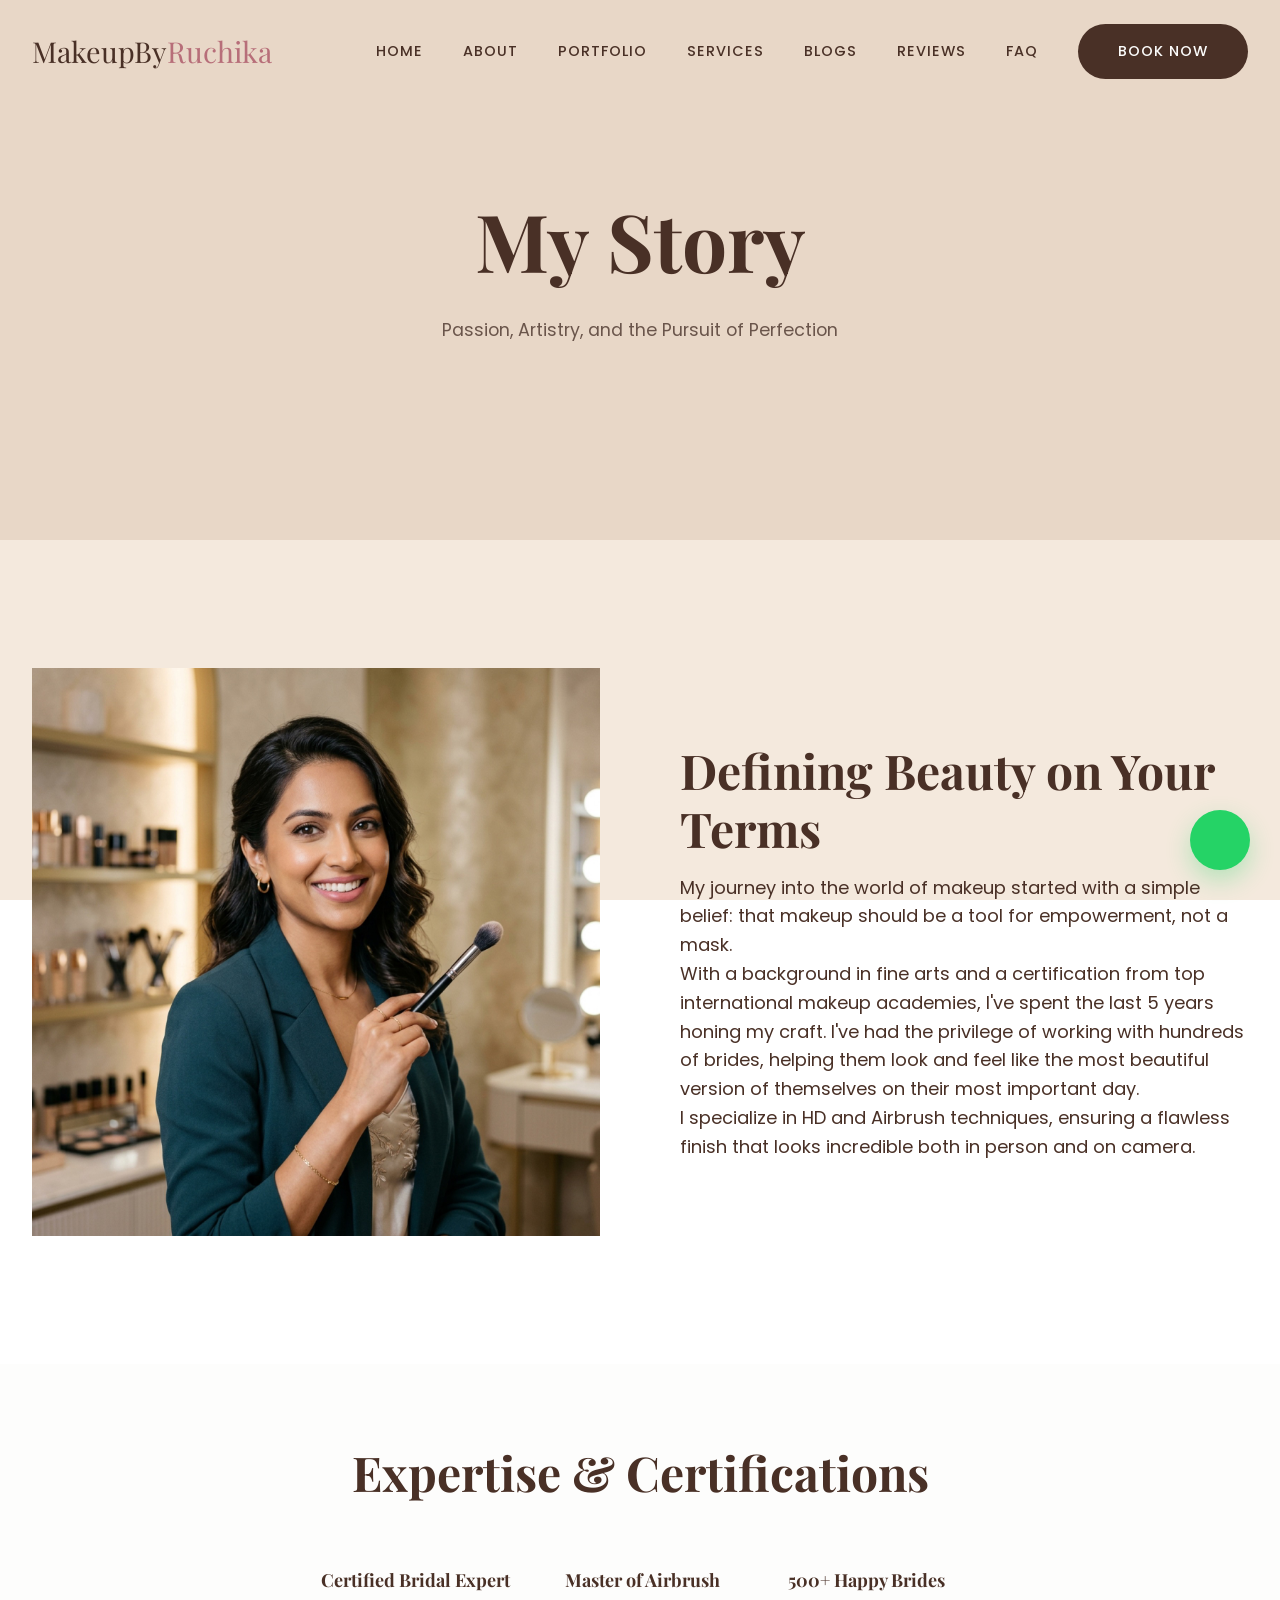
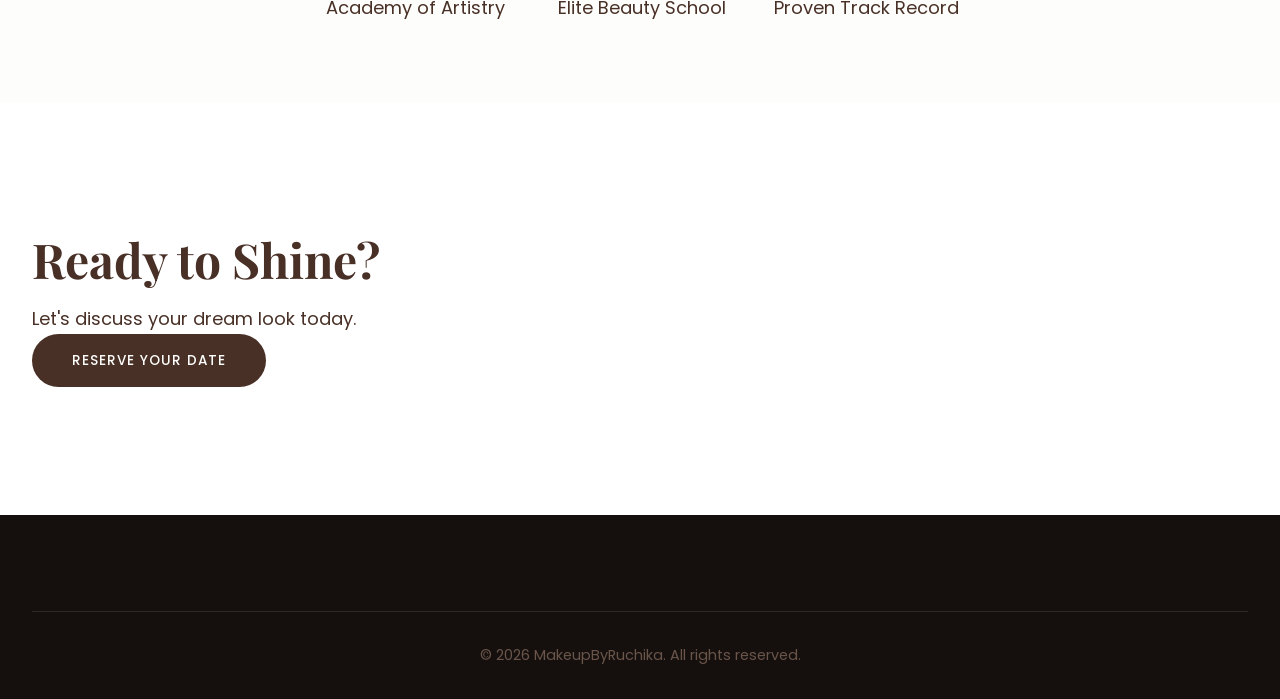
==== commit 6f304e26: "Sales Machine Overhaul: SEO, Durgapur keywords, Pricing packages, Sticky CTAs, and Social Proof" ====
--- a/about.html
+++ b/about.html
@@ -130,5 +130,8 @@
     <script src="js/main.js"></script>
     <div class="mobile-sticky-cta"><a href="contact.html" class="btn btn-primary btn-block">Book Now</a></div>
     <div class="lightbox" id="lightbox"><span class="lightbox-close">&times;</span><img src="" class="lightbox-content"></div>
+    <a href="https://wa.me/91XXXXXXXXXX" class="whatsapp-float" target="_blank">
+        <i class="fab fa-whatsapp"></i>
+    </a>
 </body>
 </html>
--- a/css/style.css
+++ b/css/style.css
@@ -1555,3 +1555,111 @@
     transform: translateY(-15px) scale(1.02);
     box-shadow: 0 30px 60px rgba(0,0,0,0.1);
 }
+
+/* --- WHATSAPP FLOATING BUTTON --- */
+.whatsapp-float {
+    position: fixed;
+    bottom: 30px;
+    right: 30px;
+    width: 60px;
+    height: 60px;
+    background: #25D366;
+    color: white;
+    border-radius: 50%;
+    display: flex;
+    justify-content: center;
+    align-items: center;
+    font-size: 30px;
+    box-shadow: 0 10px 25px rgba(37, 211, 102, 0.3);
+    z-index: 999;
+    transition: var(--transition);
+    animation: whatsapp-wiggle 5s infinite;
+}
+.whatsapp-float:hover {
+    transform: scale(1.1) rotate(15deg);
+    background: #128C7E;
+}
+@keyframes whatsapp-wiggle {
+    0%, 90%, 100% { transform: rotate(0); }
+    92% { transform: rotate(-15deg); }
+    95% { transform: rotate(15deg); }
+    98% { transform: rotate(-15deg); }
+}
+
+/* --- PRICING PACKAGES --- */
+.pricing-grid {
+    display: grid;
+    grid-template-columns: repeat(auto-fit, minmax(300px, 1fr));
+    gap: 2rem;
+    margin-top: 3rem;
+}
+.pricing-card {
+    background: var(--white);
+    padding: 3rem 2rem;
+    border-radius: 20px;
+    text-align: center;
+    border: 1px solid var(--bg-soft);
+    transition: var(--transition);
+    position: relative;
+    overflow: hidden;
+}
+.pricing-card.premium {
+    border: 2px solid var(--gold);
+    box-shadow: 0 20px 40px rgba(183, 110, 121, 0.1);
+}
+.best-seller-tag {
+    position: absolute;
+    top: 20px;
+    right: -35px;
+    background: var(--gold);
+    color: var(--black);
+    padding: 5px 40px;
+    transform: rotate(45deg);
+    font-size: 0.8rem;
+    font-weight: 600;
+    text-transform: uppercase;
+}
+.price {
+    font-size: 2.5rem;
+    font-family: var(--font-heading);
+    color: var(--rose-gold);
+    margin: 1.5rem 0;
+}
+.pricing-features {
+    list-style: none;
+    margin-bottom: 2rem;
+}
+.pricing-features li {
+    margin-bottom: 0.8rem;
+    color: var(--text-muted);
+}
+.pricing-features li i {
+    color: var(--gold);
+    margin-right: 10px;
+}
+
+/* --- HERO REFINEMENT --- */
+.hero-badge {
+    display: inline-block;
+    padding: 8px 20px;
+    background: rgba(183, 110, 121, 0.1);
+    color: var(--rose-gold);
+    border-radius: 50px;
+    font-size: 0.9rem;
+    font-weight: 600;
+    margin-bottom: 1.5rem;
+    border: 1px solid rgba(183, 110, 121, 0.2);
+}
+.hero-trust-badges {
+    display: flex;
+    gap: 1.5rem;
+    margin-top: 2rem;
+    flex-wrap: wrap;
+}
+.hero-trust-badges span {
+    font-size: 0.85rem;
+    color: var(--text-muted);
+    display: flex;
+    align-items: center;
+    gap: 8px;
+}
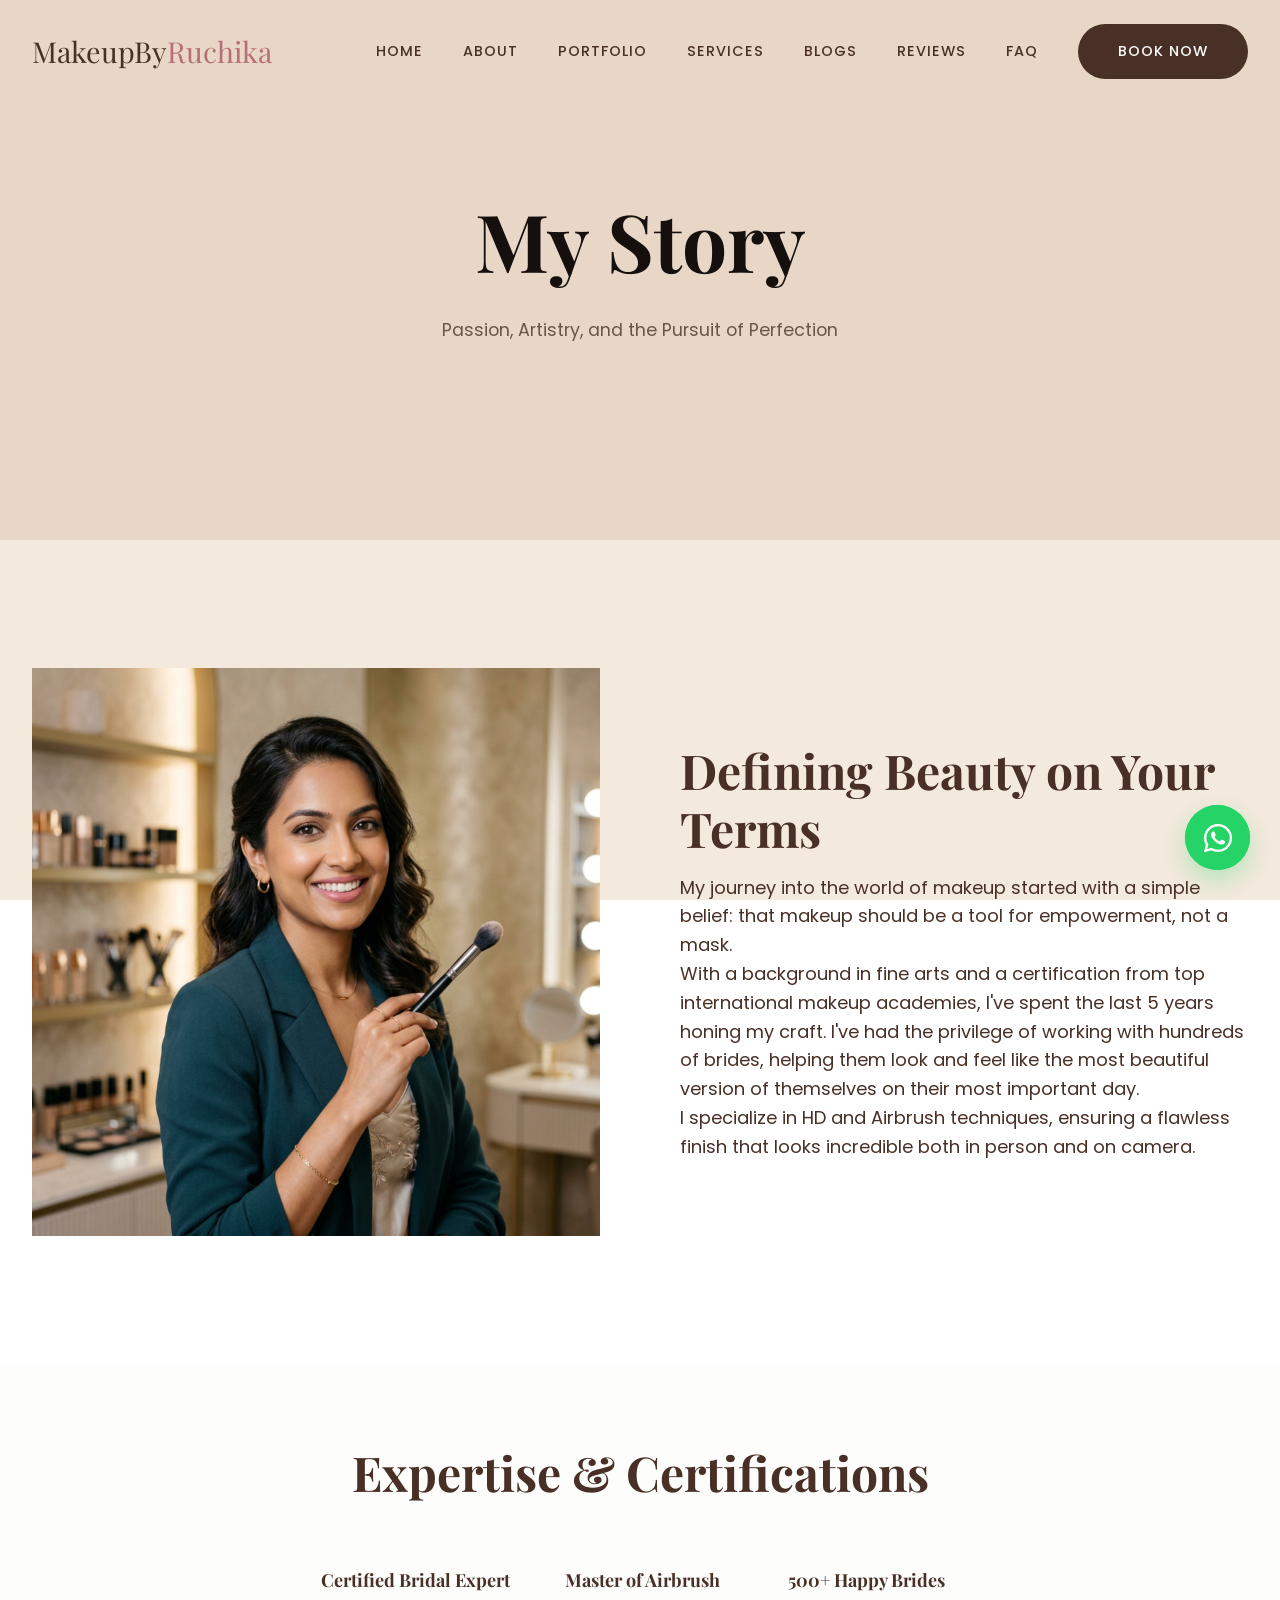
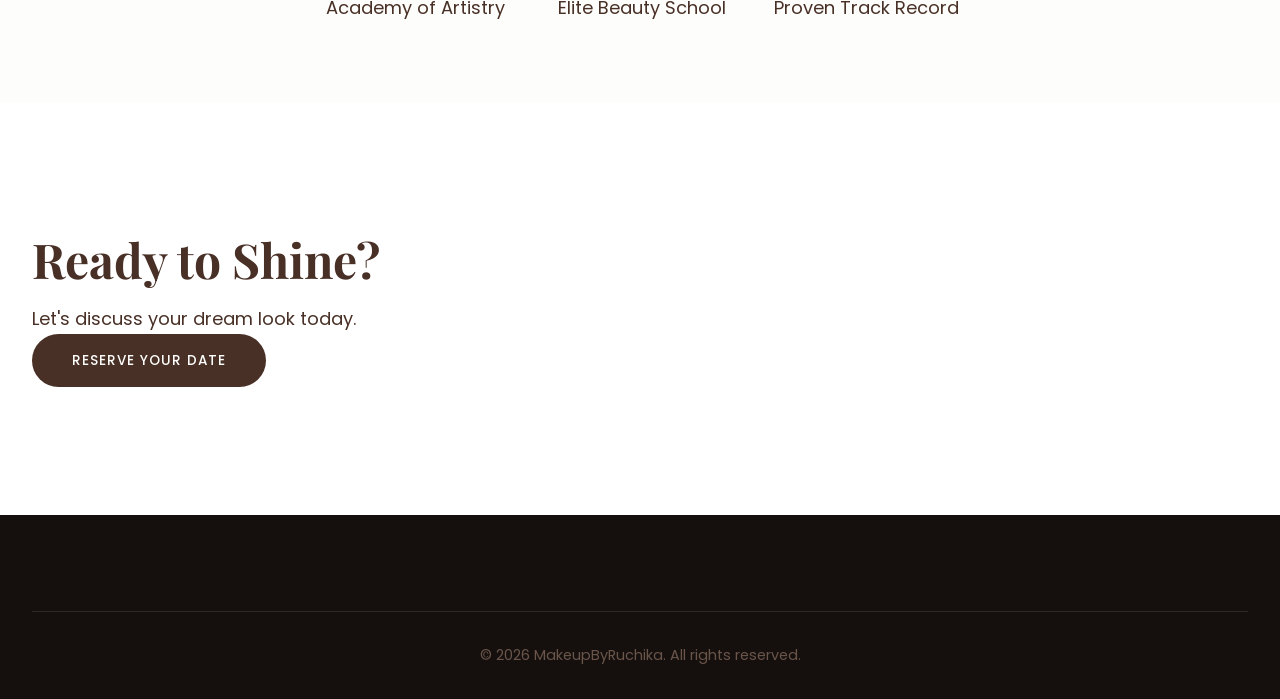
==== commit d81b6a38: "Fix: Enhanced Hero text visibility and fully animated WhatsApp button with pulse effect" ====
--- a/about.html
+++ b/about.html
@@ -4,7 +4,7 @@
     <script src="https://cdnjs.cloudflare.com/ajax/libs/gsap/3.12.2/gsap.min.js"></script>
     <meta charset="UTF-8">
     <meta name="viewport" content="width=device-width, initial-scale=1.0">
-    <title>About Ruchika | Luxury Makeup Artist Durgapur</title>
+    <title>About Ruchika | Luxury Makeup Artist Siliguri</title>
     <link rel="preconnect" href="https://fonts.googleapis.com">
     <link rel="dns-prefetch" href="https://fonts.googleapis.com">
     <link rel="dns-prefetch" href="https://fonts.gstatic.com">
@@ -12,6 +12,7 @@
     <link rel="dns-prefetch" href="https://fonts.googleapis.com">
     <link rel="dns-prefetch" href="https://fonts.gstatic.com">
     <link href="https://fonts.googleapis.com/css2?family=Playfair+Display:ital,wght@0,400..900;1,400..900&family=Poppins:wght@300;400;500;600&display=swap" rel="stylesheet">
+    <link rel="stylesheet" href="https://cdnjs.cloudflare.com/ajax/libs/font-awesome/6.4.2/css/all.min.css">
     <link rel="stylesheet" href="css/style.css">
     <style>
         .about-hero {
--- a/css/style.css
+++ b/css/style.css
@@ -418,12 +418,13 @@
     font-size: 5rem;
     line-height: 1.1;
     margin-bottom: 2rem;
+    color: var(--dark); /* High contrast for visibility */
 }
 
 .hero-title span {
     font-style: italic;
     font-weight: 400;
-    color: var(--accent);
+    color: var(--brown); /* Deep bronze for luxury yet visible */
 }
 
 .hero-ctas {
@@ -1556,34 +1557,53 @@
     box-shadow: 0 30px 60px rgba(0,0,0,0.1);
 }
 
-/* --- WHATSAPP FLOATING BUTTON --- */
+/* --- WHATSAPP FLOATING BUTTON (ENHANCED) --- */
 .whatsapp-float {
     position: fixed;
     bottom: 30px;
     right: 30px;
-    width: 60px;
-    height: 60px;
+    width: 65px;
+    height: 65px;
     background: #25D366;
     color: white;
     border-radius: 50%;
     display: flex;
     justify-content: center;
     align-items: center;
-    font-size: 30px;
+    font-size: 32px;
     box-shadow: 0 10px 25px rgba(37, 211, 102, 0.3);
-    z-index: 999;
+    z-index: 1000;
     transition: var(--transition);
     animation: whatsapp-wiggle 5s infinite;
 }
+
+/* Pulsing Outer Ring */
+.whatsapp-float::before {
+    content: '';
+    position: absolute;
+    width: 100%;
+    height: 100%;
+    background: inherit;
+    border-radius: 50%;
+    z-index: -1;
+    animation: wa-pulse 2s infinite;
+}
+
+@keyframes wa-pulse {
+    0% { transform: scale(1); opacity: 0.5; }
+    100% { transform: scale(1.6); opacity: 0; }
+}
+
+@keyframes whatsapp-wiggle {
+    0%, 90%, 100% { transform: scale(1) rotate(0); }
+    92% { transform: scale(1.1) rotate(-15deg); }
+    95% { transform: scale(1.1) rotate(15deg); }
+    98% { transform: scale(1.1) rotate(-15deg); }
+}
+
 .whatsapp-float:hover {
-    transform: scale(1.1) rotate(15deg);
+    transform: scale(1.2);
     background: #128C7E;
-}
-@keyframes whatsapp-wiggle {
-    0%, 90%, 100% { transform: rotate(0); }
-    92% { transform: rotate(-15deg); }
-    95% { transform: rotate(15deg); }
-    98% { transform: rotate(-15deg); }
 }
 
 /* --- PRICING PACKAGES --- */
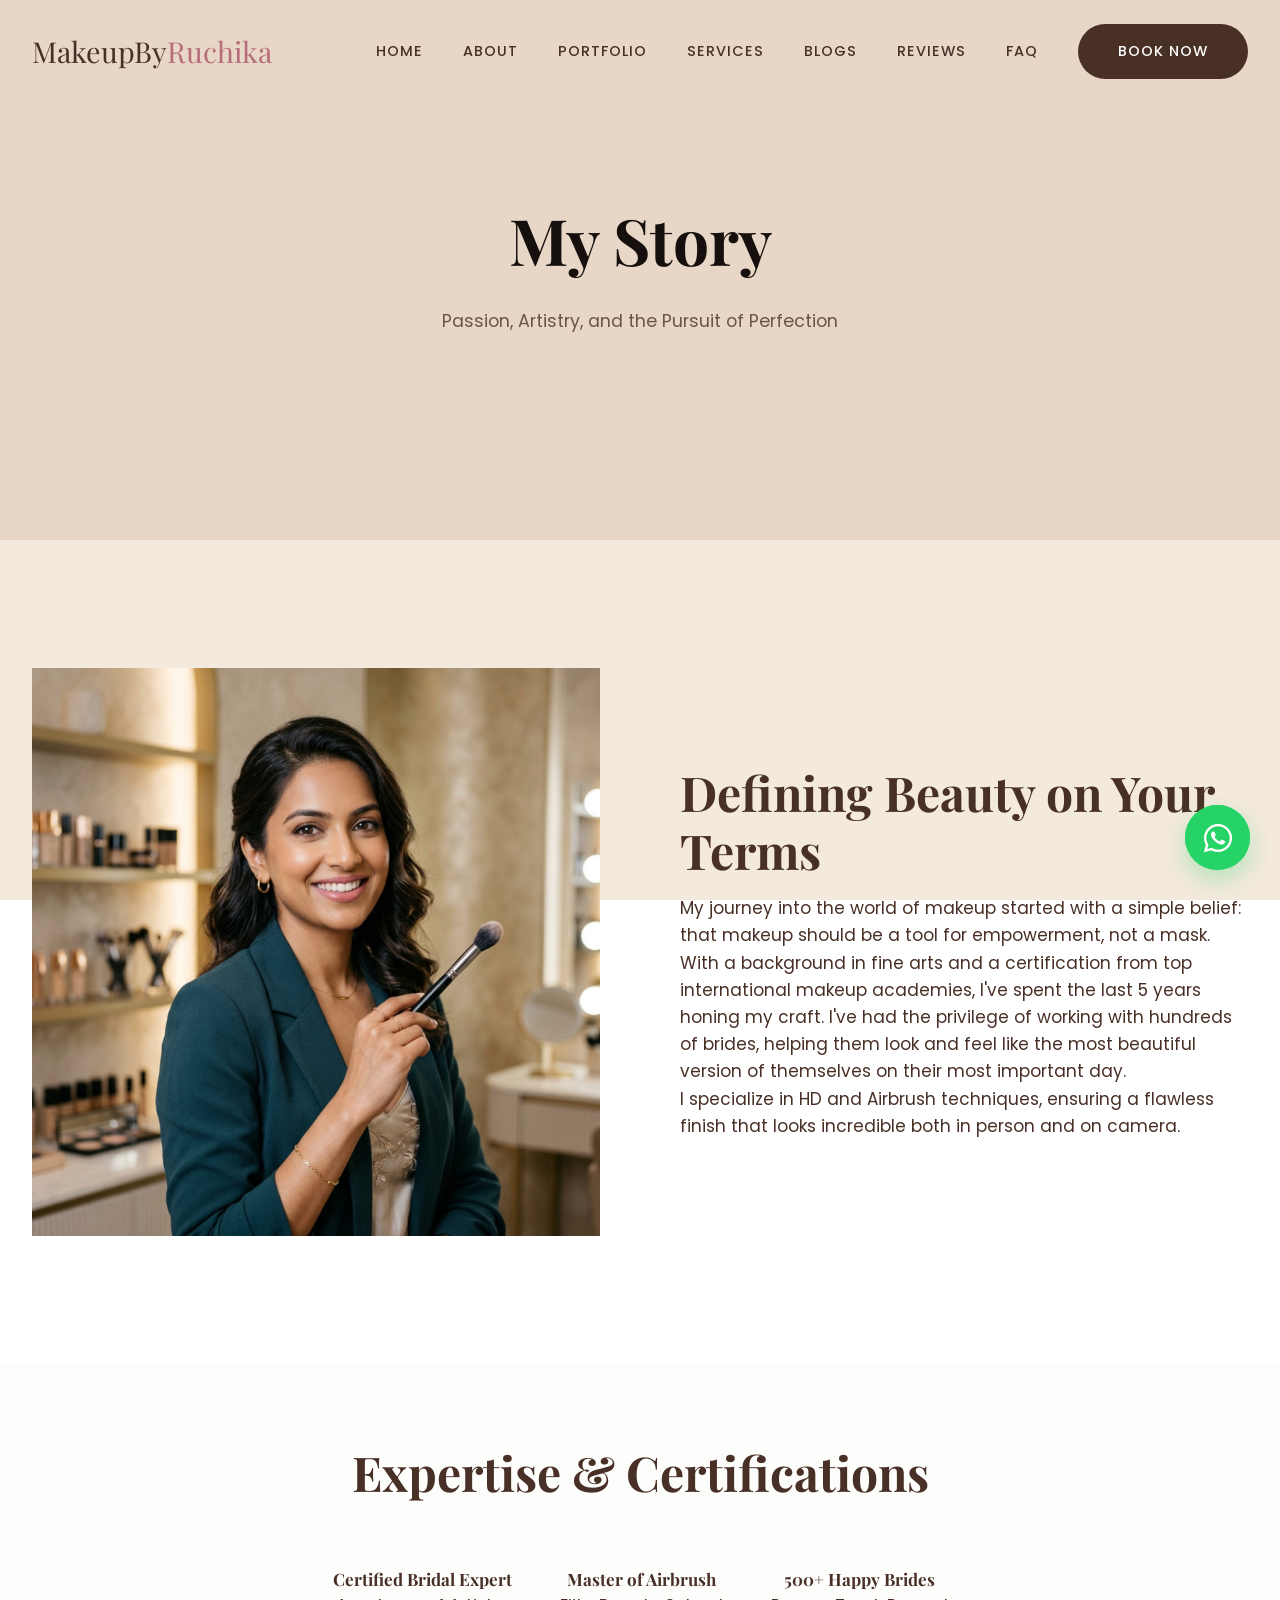
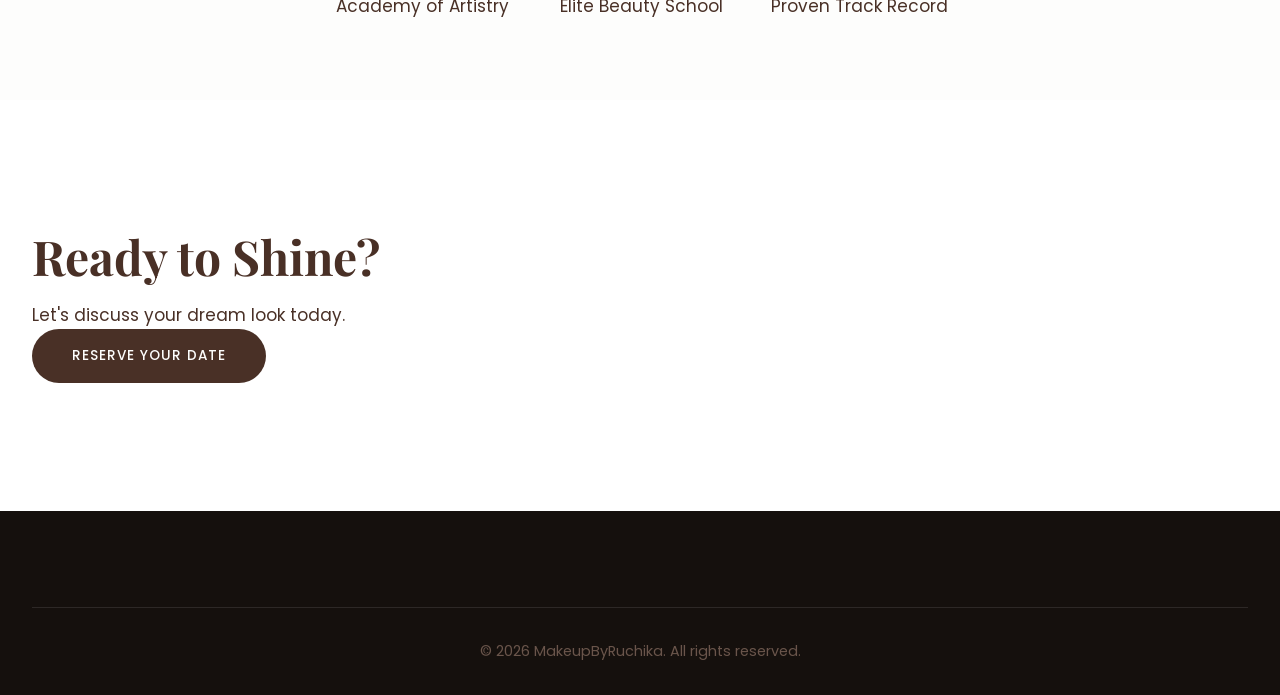
==== commit 8ec5328b: "responsive" ====
--- a/about.html
+++ b/about.html
@@ -14,44 +14,6 @@
     <link href="https://fonts.googleapis.com/css2?family=Playfair+Display:ital,wght@0,400..900;1,400..900&family=Poppins:wght@300;400;500;600&display=swap" rel="stylesheet">
     <link rel="stylesheet" href="https://cdnjs.cloudflare.com/ajax/libs/font-awesome/6.4.2/css/all.min.css">
     <link rel="stylesheet" href="css/style.css">
-    <style>
-        .about-hero {
-            height: 60vh;
-            background: var(--bg-soft);
-            display: flex;
-            align-items: center;
-            justify-content: center;
-            text-align: center;
-        }
-        .story-section {
-            padding: 8rem 0;
-        }
-        .story-grid {
-            display: grid;
-            grid-template-columns: 1fr 1fr;
-            gap: 5rem;
-            align-items: center;
-        }
-        .certifications {
-            background: var(--white);
-            padding: 5rem 0;
-        }
-        .cert-grid {
-            display: flex;
-            justify-content: center;
-            gap: 3rem;
-            flex-wrap: wrap;
-        }
-        .cert-item {
-            text-align: center;
-            max-width: 200px;
-        }
-        .cert-item i {
-            font-size: 3rem;
-            color: var(--accent);
-            margin-bottom: 1rem;
-        }
-    </style>
 </head>
 <body>
     <div id="sparkle-container"></div>
@@ -131,7 +93,7 @@
     <script src="js/main.js"></script>
     <div class="mobile-sticky-cta"><a href="contact.html" class="btn btn-primary btn-block">Book Now</a></div>
     <div class="lightbox" id="lightbox"><span class="lightbox-close">&times;</span><img src="" class="lightbox-content"></div>
-    <a href="https://wa.me/91XXXXXXXXXX" class="whatsapp-float" target="_blank">
+    <a href="https://wa.me/919800615490?text=Hello%20I%E2%80%99m%20interested%20in%20booking%20Makeup%20By%20Ruchika%20for%20an%20upcoming%20event.%20Please%20share%20availability%20and%20pricing.%20Thank%20you" class="whatsapp-float" target="_blank">
         <i class="fab fa-whatsapp"></i>
     </a>
 </body>
--- a/css/style.css
+++ b/css/style.css
@@ -16,10 +16,10 @@
     --font-body: 'Poppins', sans-serif;
     
     /* FLUID TYPOGRAPHY */
-    --h1-size: clamp(32px, 6vw, 72px);
-    --h2-size: clamp(26px, 4vw, 52px);
-    --body-size: clamp(15px, 2vw, 18px);
-    --btn-size: clamp(14px, 2vw, 18px);
+    --h1-size: clamp(32px, 8vw, 64px);
+    --h2-size: clamp(26px, 6vw, 48px);
+    --body-size: clamp(14px, 2vw, 17px);
+    --btn-size: clamp(13px, 2vw, 16px);
     
     /* DYNAMIC SPACING */
     --section-pad-mobile: 40px 20px;
@@ -95,7 +95,13 @@
     display: block;
 }
 
- /* Premium Brand Color */
+.loader-panel {
+    position: fixed;
+    top: 0;
+    width: 50%;
+    height: 100%;
+    background: var(--bg-main);
+    z-index: 2001;
     transition: transform 1.2s cubic-bezier(0.8, 0, 0.2, 1);
 }
 
@@ -333,16 +339,16 @@
         position: fixed;
         top: 0;
         right: -100%;
-        width: 100%; /* Change to full width for better mobile experience */
+        width: 100%;
         height: 100vh;
-        background: var(--bg-main); /* Use brand color instead of white */
+        background: var(--bg-main);
         flex-direction: column;
         justify-content: center;
         align-items: center;
         gap: 2rem;
         transition: 0.5s cubic-bezier(0.8, 0, 0.2, 1);
         z-index: 1000;
-        visibility: hidden; /* Hidden by default */
+        visibility: hidden;
         opacity: 0;
     }
 
@@ -358,9 +364,9 @@
     }
 
     /* Hamburger Animation */
-    .menu-toggle.active span:nth-child(1) { transform: translateY(8px) rotate(45deg); background: var(--text); }
+    .menu-toggle.active span:nth-child(1) { transform: translateY(8px) rotate(45deg); }
     .menu-toggle.active span:nth-child(2) { opacity: 0; }
-    .menu-toggle.active span:nth-child(3) { transform: translateY(-8px) rotate(-45deg); background: var(--text); }
+    .menu-toggle.active span:nth-child(3) { transform: translateY(-8px) rotate(-45deg); }
 }
 
 /* HERO SECTION */
@@ -415,16 +421,16 @@
 }
 
 .hero-title {
-    font-size: 5rem;
+    font-size: var(--h1-size);
     line-height: 1.1;
     margin-bottom: 2rem;
-    color: var(--dark); /* High contrast for visibility */
+    color: var(--dark);
 }
 
 .hero-title span {
     font-style: italic;
     font-weight: 400;
-    color: var(--brown); /* Deep bronze for luxury yet visible */
+    color: var(--brown);
 }
 
 .hero-ctas {
@@ -536,7 +542,7 @@
 }
 
 .trust-item h3 {
-    font-size: 2.5rem;
+    font-size: clamp(2rem, 4vw, 3.5rem);
     color: var(--text);
     display: inline-block;
 }
@@ -1100,20 +1106,44 @@
 
 /* MOBILE RESPONSIVE */
 @media (max-width: 992px) {
-    .hero-title { font-size: 3.5rem; }
+    .section-padding { padding: 5rem 0; }
+    .hero-title { font-size: clamp(2.5rem, 8vw, 4rem); }
     .services-grid { grid-template-columns: repeat(2, 1fr); }
     .booking-wrapper { grid-template-columns: 1fr; }
-    .footer-grid { grid-template-columns: 1fr 1fr; }
+    .footer-grid { grid-template-columns: repeat(2, 1fr); }
+    .about-wrapper, .story-grid { grid-template-columns: 1fr !important; gap: 3rem; }
+    .trust-grid { gap: 1rem; }
+    .about-hero, .services-hero, .portfolio-hero, .contact-hero, .reviews-hero, .blog-hero { height: 50vh; }
+    .pricing-card { padding: 2rem; }
+    .portfolio-grid { column-count: 2; }
+    .reviews-grid, .blog-grid { padding: 5rem 0; }
 }
 
 @media (max-width: 768px) {
-    .nav-links { display: none; }
-    .hero-title { font-size: 2.8rem; }
-    .hero-ctas { flex-direction: column; }
+    .section-padding { padding: 4rem 0; }
+    .hero-title { font-size: clamp(2rem, 10vw, 3rem); }
+    .hero-ctas { flex-direction: column; width: 100%; }
+    .hero-ctas .btn { width: 100%; text-align: center; }
     .services-grid { grid-template-columns: 1fr; }
-    .trust-grid { flex-direction: column; gap: 2rem; }
+    .trust-grid { flex-direction: column; gap: 2.5rem; }
     .trust-divider { display: none; }
-    .section-title { font-size: 2.2rem; }
+    .section-title { font-size: clamp(1.8rem, 6vw, 2.5rem); }
+    .testimonials-grid { grid-template-columns: 1fr; }
+    .testimonial-card { padding: 2rem; }
+    .booking-info, .booking-form { padding: 2.5rem; }
+    .footer-grid { grid-template-columns: 1fr; text-align: center; }
+    .social-icons { justify-content: center; }
+    .about-hero, .services-hero, .portfolio-hero, .contact-hero, .reviews-hero, .blog-hero { height: 40vh; }
+    .story-section, .pricing-table, .booking-page-wrapper, .reviews-grid, .blog-grid { padding: 4rem 0; }
+    .portfolio-grid { column-count: 2; }
+    .travel-wrapper { padding: 2rem; }
+}
+
+@media (max-width: 480px) {
+    .container { padding: 0 1.5rem; }
+    .hero-title { font-size: clamp(1.8rem, 12vw, 2.5rem); }
+    .portfolio-grid { column-count: 1; }
+    .blog-grid { grid-template-columns: 1fr; }
 }
 
 /* TESTIMONIALS */
@@ -1211,47 +1241,7 @@
     font-size: 0.95rem;
 }
 
-/* MOBILE RESPONSIVE UPDATES */
-@media (max-width: 768px) {
-    .testimonials-grid { grid-template-columns: 1fr; }
-    .testimonial-card { padding: 2rem; }
-    .booking-info, .booking-form { padding: 2rem; }
-}
-
-/* GLOBAL RESPONSIVE OVERRIDES */
-@media (max-width: 992px) {
-    .section-padding { padding: 5rem 0; }
-    .hero-title { font-size: 3rem; }
-    .about-wrapper, .story-grid, .booking-wrapper {
-        grid-template-columns: 1fr !important;
-        gap: 3rem;
-    }
-}
-
-@media (max-width: 768px) {
-    .hero-title { font-size: 2.5rem; }
-    .trust-grid {
-        grid-template-columns: 1fr;
-        gap: 2rem;
-    }
-    .trust-divider { display: none; }
-    .services-grid {
-        grid-template-columns: 1fr;
-    }
-    .footer-grid {
-        grid-template-columns: 1fr;
-        text-align: center;
-        gap: 3rem;
-    }
-    .social-icons { justify-content: center; }
-}
-
-@media (max-width: 480px) {
-    .container { padding: 0 1.5rem; }
-    .hero-title { font-size: 2rem; }
-    .btn { width: 100%; text-align: center; }
-    .hero-ctas { flex-direction: column; width: 100%; }
-}
+/* MOBILE STICKY CTA */
 
 /* MOBILE STICKY CTA */
 .mobile-sticky-cta {
@@ -1557,6 +1547,223 @@
     box-shadow: 0 30px 60px rgba(0,0,0,0.1);
 }
 
+/* ABOUT PAGE SPECIFIC */
+.about-hero {
+    height: 60vh;
+    background: var(--bg-soft);
+    display: flex;
+    align-items: center;
+    justify-content: center;
+    text-align: center;
+}
+.story-section {
+    padding: 8rem 0;
+}
+.story-grid {
+    display: grid;
+    grid-template-columns: 1fr 1fr;
+    gap: 5rem;
+    align-items: center;
+}
+.certifications {
+    background: var(--white);
+    padding: 5rem 0;
+}
+.cert-grid {
+    display: flex;
+    justify-content: center;
+    gap: 3rem;
+    flex-wrap: wrap;
+}
+.cert-item {
+    text-align: center;
+    max-width: 200px;
+}
+.cert-item i {
+    font-size: 3rem;
+    color: var(--accent);
+    margin-bottom: 1rem;
+}
+
+/* SERVICES PAGE SPECIFIC */
+.services-hero {
+    height: 40vh;
+    background: var(--bg-soft);
+    display: flex;
+    align-items: center;
+    justify-content: center;
+    text-align: center;
+}
+.pricing-table {
+    padding: 5rem 0;
+}
+.pricing-grid {
+    display: grid;
+    grid-template-columns: repeat(auto-fit, minmax(300px, 1fr));
+    gap: 2rem;
+}
+.pricing-card {
+    background: var(--white);
+    padding: 3rem;
+    border-radius: 20px;
+    text-align: center;
+    box-shadow: var(--shadow-soft);
+    transition: var(--transition);
+    border: 1px solid var(--border);
+    position: relative;
+    overflow: hidden;
+}
+.pricing-card:hover {
+    transform: translateY(-10px);
+    box-shadow: var(--shadow-medium);
+    border-color: var(--accent);
+}
+.pricing-card.premium {
+    background: var(--dark);
+    color: var(--white);
+}
+.pricing-card h3 {
+    font-size: 1.8rem;
+    margin-bottom: 1rem;
+}
+.pricing-card .price {
+    font-size: 2.5rem;
+    color: var(--accent);
+    margin-bottom: 2rem;
+}
+.pricing-card ul {
+    text-align: left;
+    margin-bottom: 2.5rem;
+}
+.pricing-card ul li {
+    margin-bottom: 0.8rem;
+    font-size: 0.9rem;
+    display: flex;
+    align-items: center;
+    gap: 10px;
+}
+/* PORTFOLIO PAGE SPECIFIC */
+.portfolio-hero {
+    height: 40vh;
+    background: var(--dark);
+    color: var(--white);
+    display: flex;
+    align-items: center;
+    justify-content: center;
+    text-align: center;
+}
+.portfolio-hero .hero-title { color: var(--white); }
+.gallery-container { padding: 5rem 0; }
+
+/* CONTACT PAGE SPECIFIC */
+.contact-hero {
+    height: 40vh;
+    background: var(--dark);
+    color: var(--white);
+    display: flex;
+    align-items: center;
+    justify-content: center;
+    text-align: center;
+}
+.contact-hero .hero-title { color: var(--white); }
+.booking-page-wrapper {
+    padding: 8rem 0;
+    background: var(--bg-main);
+}
+.form-grid {
+    display: grid;
+    grid-template-columns: 1fr 1fr;
+    gap: 1.5rem;
+    margin-bottom: 1.5rem;
+}
+/* BLOG PAGE SPECIFIC */
+.blog-hero {
+    height: 40vh;
+    background: var(--dark);
+    color: var(--white);
+    display: flex;
+    align-items: center;
+    justify-content: center;
+    text-align: center;
+}
+.blog-grid {
+    display: grid;
+    grid-template-columns: repeat(auto-fill, minmax(350px, 1fr));
+    gap: 3rem;
+    padding: 8rem 0;
+}
+.blog-card {
+    background: rgba(253, 253, 252, 0.7);
+    backdrop-filter: blur(10px);
+    border: 1px solid rgba(211, 205, 200, 0.3);
+    border-radius: 20px;
+    overflow: hidden;
+    transition: var(--transition);
+}
+.blog-card:hover {
+    transform: translateY(-10px);
+    box-shadow: var(--shadow-medium);
+}
+.blog-img {
+    height: 250px;
+    overflow: hidden;
+}
+.blog-img img {
+    width: 100%;
+    height: 100%;
+    object-fit: cover;
+    transition: var(--transition);
+}
+.blog-card:hover .blog-img img {
+    transform: scale(1.1);
+}
+.blog-info {
+    padding: 2rem;
+}
+.blog-date {
+    font-size: 0.8rem;
+    color: var(--rose-gold);
+    text-transform: uppercase;
+    letter-spacing: 1px;
+    margin-bottom: 1rem;
+    display: block;
+}
+.blog-info h3 {
+    margin-bottom: 1rem;
+    font-size: 1.5rem;
+}
+.blog-info p {
+    color: var(--text-soft);
+    margin-bottom: 1.5rem;
+    font-size: 0.95rem;
+}
+
+/* TRAVEL PAGE SPECIFIC */
+.travel-wrapper {
+    background: var(--white);
+    padding: 4rem;
+    border-radius: 30px;
+    box-shadow: var(--shadow-soft);
+}
+.travel-content h3 {
+    margin-bottom: 1.5rem;
+    font-family: var(--font-heading);
+}
+.travel-content p {
+    color: var(--text-soft);
+    margin-bottom: 2rem;
+}
+.travel-content ul {
+    margin-bottom: 2rem;
+}
+.travel-content ul li {
+    margin-bottom: 0.8rem;
+    display: flex;
+    align-items: center;
+    gap: 10px;
+    color: var(--text-soft);
+}
+.travel-content ul li i { color: var(--rose-gold); }
 /* --- WHATSAPP FLOATING BUTTON (ENHANCED) --- */
 .whatsapp-float {
     position: fixed;
@@ -1598,7 +1805,6 @@
     0%, 90%, 100% { transform: scale(1) rotate(0); }
     92% { transform: scale(1.1) rotate(-15deg); }
     95% { transform: scale(1.1) rotate(15deg); }
-    98% { transform: scale(1.1) rotate(-15deg); }
 }
 
 .whatsapp-float:hover {
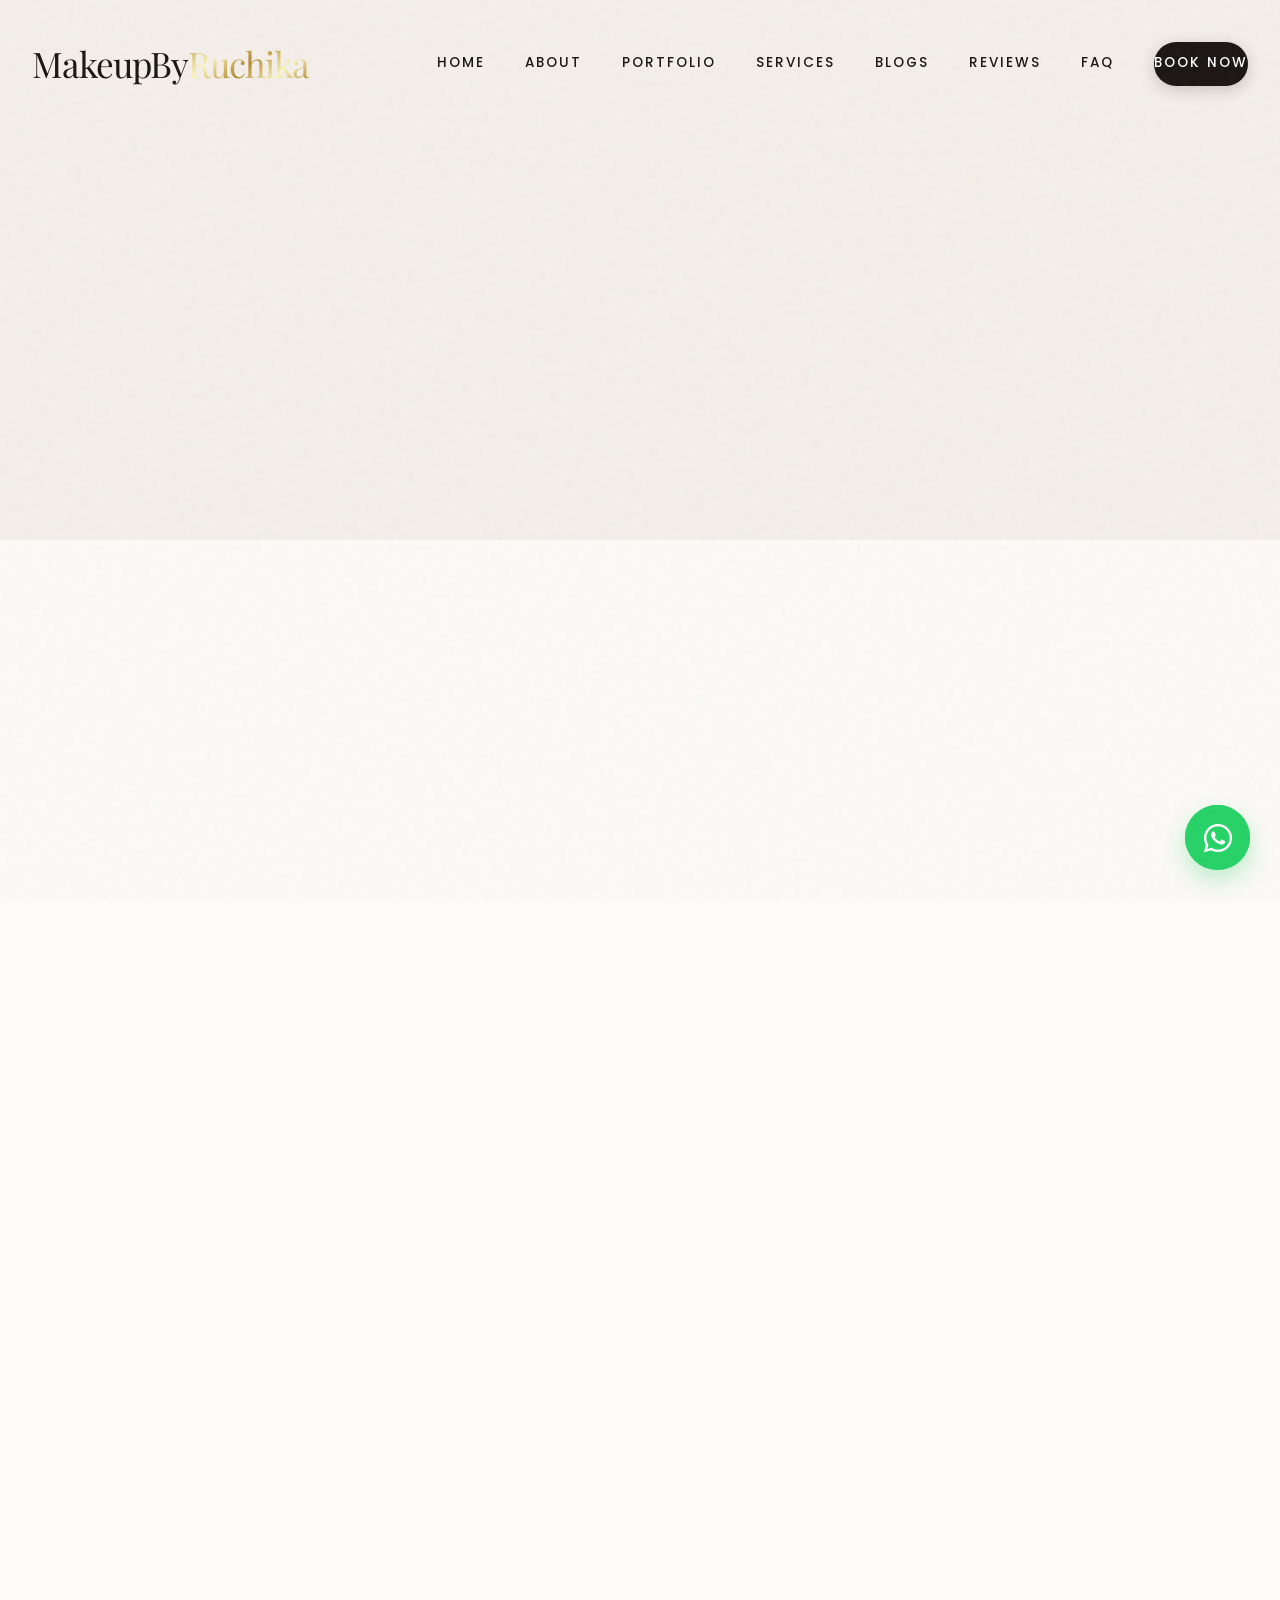
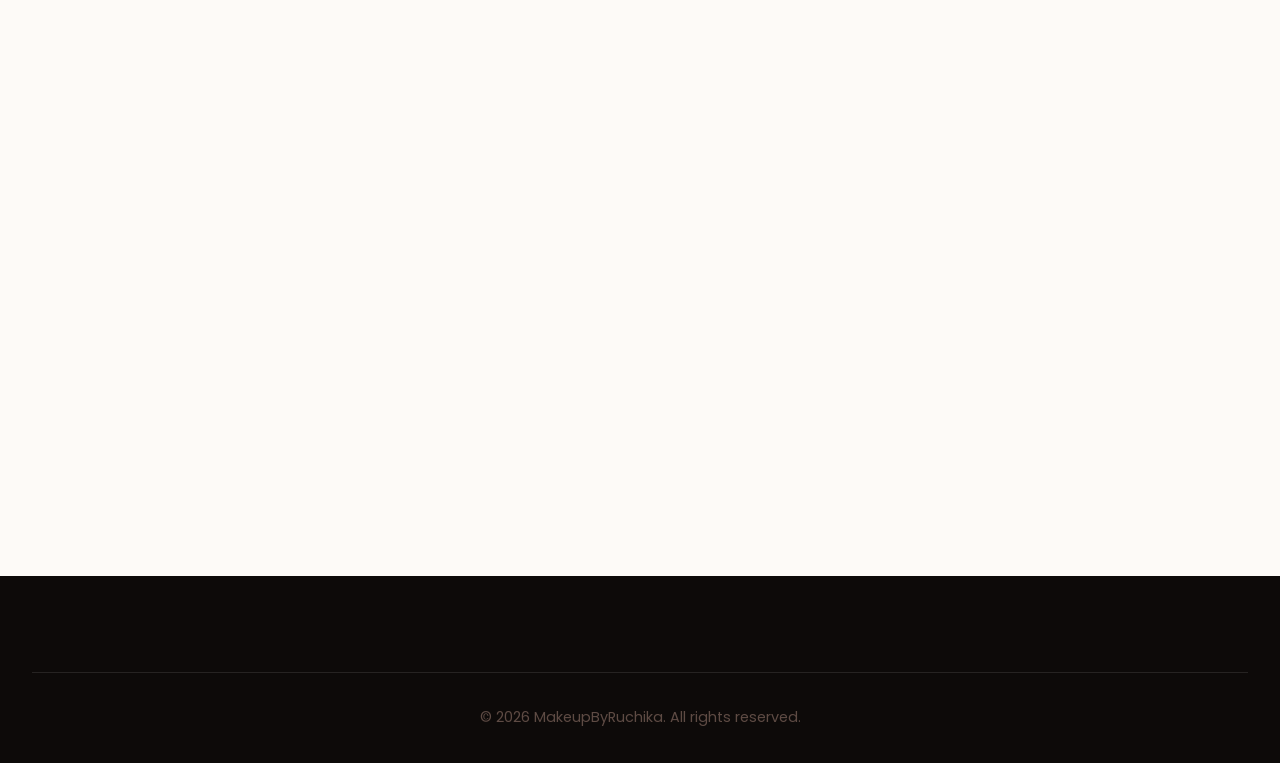
==== commit de1f2f28: "normal" ====
--- a/about.html
+++ b/about.html
@@ -2,6 +2,7 @@
 <html lang="en">
 <head>
     <script src="https://cdnjs.cloudflare.com/ajax/libs/gsap/3.12.2/gsap.min.js"></script>
+    <script src="https://cdnjs.cloudflare.com/ajax/libs/gsap/3.12.2/ScrollTrigger.min.js"></script>
     <meta charset="UTF-8">
     <meta name="viewport" content="width=device-width, initial-scale=1.0">
     <title>About Ruchika | Luxury Makeup Artist Siliguri</title>
@@ -96,5 +97,13 @@
     <a href="https://wa.me/919800615490?text=Hello%20I%E2%80%99m%20interested%20in%20booking%20Makeup%20By%20Ruchika%20for%20an%20upcoming%20event.%20Please%20share%20availability%20and%20pricing.%20Thank%20you" class="whatsapp-float" target="_blank">
         <i class="fab fa-whatsapp"></i>
     </a>
+    <nav class="mobile-bottom-nav">
+        <div class="bottom-nav-grid">
+            <a href="index.html" class="bottom-nav-item"><i class="fas fa-home"></i><span>Home</span></a>
+            <a href="portfolio.html" class="bottom-nav-item"><i class="fas fa-images"></i><span>Gallery</span></a>
+            <a href="services.html" class="bottom-nav-item"><i class="fas fa-magic"></i><span>Services</span></a>
+            <a href="contact.html" class="bottom-nav-item"><i class="fas fa-calendar-check"></i><span>Book</span></a>
+        </div>
+    </nav>
 </body>
 </html>
--- a/css/style.css
+++ b/css/style.css
@@ -1,34 +1,39 @@
 /* DESIGN SYSTEM VARIABLES */
 :root {
-    --bg-main: #F4E9DD;
-    --bg-soft: #E8D7C7;
-    --accent: #D2B39B;
-    --text: #493026;
-    --text-soft: #6A554B;
-    --brown: #855C4B;
-    --white: #FDFDFC;
-    --border: #D3CDC8;
-    --dark: #15100D;
-    --gold: #D4AF37;
-    --rose-gold: #B76E79;
+    --bg-main: #fdfaf7;
+    --bg-soft: #f4efea;
+    --accent: #c4a484;
+    --accent-light: #eaddd0;
+    --text: #1a1512;    /* Even deeper obsidian for high contrast */
+    --text-soft: #5e4b44;
+    --brown: #3d2b1f;
+    --white: #ffffff;
+    --border: rgba(196, 164, 132, 0.15);
+    --dark: #0d0a09;
+    
+    /* METALLIC TOKENS */
+    --gold-metallic: linear-gradient(135deg, #bf953f, #fcf6ba, #b38728, #fbf5b7, #aa771c);
+    --gold: #c5a059;
+    --rose-gold: #a67c7c;
     
     --font-heading: 'Playfair Display', serif;
     --font-body: 'Poppins', sans-serif;
     
-    /* FLUID TYPOGRAPHY */
-    --h1-size: clamp(32px, 8vw, 64px);
-    --h2-size: clamp(26px, 6vw, 48px);
-    --body-size: clamp(14px, 2vw, 17px);
-    --btn-size: clamp(13px, 2vw, 16px);
+    /* GLASSMORPHISM */
+    --glass-bg: rgba(255, 255, 255, 0.6);
+    --glass-border: rgba(255, 255, 255, 0.3);
+    --glass-blur: 15px;
     
-    /* DYNAMIC SPACING */
-    --section-pad-mobile: 40px 20px;
-    --section-pad-tablet: 60px 30px;
-    --section-pad-desktop: 100px 60px;
+    /* FLUID TYPOGRAPHY - Editorial Scaling */
+    --h1-size: clamp(42px, 10vw, 84px);
+    --h2-size: clamp(32px, 8vw, 64px);
+    --h3-size: clamp(24px, 5vw, 38px);
+    --body-size: clamp(16px, 1.8vw, 20px);
     
-    --transition: all 0.4s ease-out;
-    --shadow-soft: 0 10px 30px rgba(73, 48, 38, 0.05);
-    --shadow-medium: 0 20px 40px rgba(73, 48, 38, 0.1);
+    --transition: all 0.6s cubic-bezier(0.16, 1, 0.3, 1); /* Ultra-smooth curve */
+    --shadow-soft: 0 10px 40px rgba(0, 0, 0, 0.02);
+    --shadow-medium: 0 30px 80px rgba(26, 21, 18, 0.06);
+    --shadow-glass: 0 8px 32px 0 rgba(18, 13, 11, 0.05);
 }
 
 /* RESET & BASE STYLES */
@@ -42,16 +47,63 @@
     scroll-behavior: smooth;
 }
 
+@media (min-width: 1025px) {
+    body { cursor: none; }
+}
+
 body {
-    background-image: url('../assets/img/site_bg.png');
-    background-size: cover;
-    background-position: center;
-    background-attachment: fixed;
+    background: var(--bg-main);
     color: var(--text);
     font-family: var(--font-body);
     font-size: var(--body-size);
-    line-height: 1.6;
+    line-height: 1.8;
     overflow-x: hidden;
+    -webkit-font-smoothing: antialiased;
+}
+
+/* CUSTOM LUXURY CURSOR */
+.custom-cursor {
+    width: 12px;
+    height: 12px;
+    background: var(--text);
+    border-radius: 50%;
+    position: fixed;
+    pointer-events: none;
+    z-index: 9999;
+    mix-blend-mode: difference;
+    transition: transform 0.1s ease-out;
+}
+
+.cursor-follower {
+    width: 40px;
+    height: 40px;
+    border: 1px solid var(--accent);
+    border-radius: 50%;
+    position: fixed;
+    pointer-events: none;
+    z-index: 9998;
+    transition: transform 0.2s ease-out, width 0.3s, height 0.3s;
+}
+
+.cursor-follower.hover {
+    width: 80px;
+    height: 80px;
+    background: rgba(196, 164, 132, 0.1);
+    border-color: var(--gold);
+}
+
+/* SUBTLE GRAIN TEXTURE OVERLAY */
+body::before {
+    content: "";
+    position: fixed;
+    top: 0;
+    left: 0;
+    width: 100%;
+    height: 100%;
+    background-image: url("data:image/svg+xml,%3Csvg viewBox='0 0 200 200' xmlns='http://www.w3.org/2000/svg'%3E%3Cfilter id='noiseFilter'%3E%3CfeTurbulence type='fractalNoise' baseFrequency='0.65' numOctaves='3' stitchTiles='stitch'/%3E%3C/filter%3E%3Crect width='100%25' height='100%25' filter='url(%23noiseFilter)'/%3E%3C/svg%3E");
+    opacity: 0.05;
+    pointer-events: none;
+    z-index: 9999;
 }
 
 .container {
@@ -194,23 +246,26 @@
 .btn-primary {
     background-color: var(--text);
     color: var(--white);
+    box-shadow: 0 4px 15px rgba(44, 30, 26, 0.2);
 }
 
 .btn-primary:hover {
     background-color: var(--brown);
-    transform: translateY(-3px);
-    box-shadow: var(--shadow-medium);
+    transform: translateY(-3px) scale(1.02);
+    box-shadow: 0 8px 25px rgba(44, 30, 26, 0.3);
 }
 
 .btn-secondary {
-    border: 1px solid var(--text);
+    border: 1px solid var(--accent);
     color: var(--text);
+    background: transparent;
 }
 
 .btn-secondary:hover {
-    background-color: var(--text);
+    background-color: var(--accent);
     color: var(--white);
-    transform: translateY(-3px);
+    transform: translateY(-3px) scale(1.02);
+    box-shadow: 0 8px 25px rgba(196, 164, 132, 0.2);
 }
 
 .btn-text {
@@ -267,16 +322,17 @@
     top: 0;
     left: 0;
     width: 100%;
-    padding: 1.5rem 0;
+    padding: 2rem 0;
     z-index: 1000;
     transition: var(--transition);
 }
 
 .header.scrolled {
-    background: rgba(255, 255, 255, 0.9);
-    backdrop-filter: blur(10px);
-    padding: 1rem 0;
-    box-shadow: var(--shadow-soft);
+    background: var(--glass-bg);
+    backdrop-filter: blur(var(--glass-blur));
+    padding: 1.2rem 0;
+    box-shadow: var(--shadow-glass);
+    border-bottom: 1px solid var(--glass-border);
 }
 
 .navbar {
@@ -286,15 +342,18 @@
 }
 
 .logo {
-    font-size: 1.8rem;
+    font-size: 2.2rem;
     font-family: var(--font-heading);
     color: var(--text);
     z-index: 1001;
+    letter-spacing: -1px;
 }
 
 .logo span {
     font-weight: 300;
-    color: var(--rose-gold);
+    background: var(--gold-metallic);
+    -webkit-background-clip: text;
+    -webkit-text-fill-color: transparent;
 }
 
 .nav-links {
@@ -304,14 +363,31 @@
 }
 
 .nav-links a {
-    font-size: 0.9rem;
+    font-size: 0.85rem;
     font-weight: 500;
     text-transform: uppercase;
-    letter-spacing: 1px;
+    letter-spacing: 2px;
+    position: relative;
+    padding: 0.5rem 0;
+}
+
+.nav-links a::after {
+    content: '';
+    position: absolute;
+    bottom: 0;
+    left: 0;
+    width: 0;
+    height: 1px;
+    background: var(--gold);
+    transition: var(--transition);
 }
 
 .nav-links a:hover {
-    color: var(--rose-gold);
+    color: var(--gold);
+}
+
+.nav-links a:hover::after {
+    width: 100%;
 }
 
 /* Mobile Menu Toggle */
@@ -345,11 +421,12 @@
         flex-direction: column;
         justify-content: center;
         align-items: center;
-        gap: 2rem;
-        transition: 0.5s cubic-bezier(0.8, 0, 0.2, 1);
+        gap: 1.5rem;
+        transition: 0.6s cubic-bezier(0.8, 0, 0.2, 1);
         z-index: 1000;
         visibility: hidden;
         opacity: 0;
+        padding: 2rem;
     }
 
     .nav-links.active {
@@ -359,9 +436,16 @@
     }
 
     .nav-links a {
-        font-size: 1.5rem;
+        font-size: clamp(1.5rem, 8vw, 2.5rem);
         color: var(--text);
+        font-family: var(--font-heading);
+        border-bottom: 1px solid var(--border);
+        width: 100%;
+        text-align: center;
+        padding-bottom: 1rem;
     }
+
+    .nav-links li { width: 100%; }
 
     /* Hamburger Animation */
     .menu-toggle.active span:nth-child(1) { transform: translateY(8px) rotate(45deg); }
@@ -369,6 +453,66 @@
     .menu-toggle.active span:nth-child(3) { transform: translateY(-8px) rotate(-45deg); }
 }
 
+/* MOBILE BOTTOM NAV */
+.mobile-bottom-nav {
+    display: none;
+    position: fixed;
+    bottom: 0;
+    left: 0;
+    width: 100%;
+    background: var(--glass-bg);
+    backdrop-filter: blur(var(--glass-blur));
+    z-index: 1000;
+    border-top: 1px solid var(--glass-border);
+    padding: 0.8rem 0;
+    box-shadow: 0 -5px 20px rgba(0,0,0,0.05);
+    transition: transform 0.4s cubic-bezier(0.8, 0, 0.2, 1);
+}
+
+.mobile-bottom-nav.hidden {
+    transform: translateY(100%);
+}
+
+.bottom-nav-grid {
+    display: grid;
+    grid-template-columns: repeat(4, 1fr);
+    text-align: center;
+}
+
+.bottom-nav-item {
+    display: flex;
+    flex-direction: column;
+    align-items: center;
+    gap: 4px;
+    color: var(--text-soft);
+    font-size: 0.7rem;
+    text-transform: uppercase;
+    letter-spacing: 1px;
+}
+
+.bottom-nav-item i {
+    font-size: 1.2rem;
+    color: var(--text);
+}
+
+.bottom-nav-item.active {
+    color: var(--gold);
+}
+
+.bottom-nav-item.active i {
+    color: var(--gold);
+}
+
+@media (max-width: 768px) {
+    .mobile-bottom-nav {
+        display: block;
+    }
+    
+    /* Adjust footer and main to not be hidden by bottom nav */
+    body { padding-bottom: 70px; }
+    .mobile-sticky-cta { bottom: 70px; } /* Push sticky CTA above bottom nav */
+}
+
 /* HERO SECTION */
 .hero {
     height: 100vh;
@@ -406,31 +550,33 @@
     left: 0;
     width: 100%;
     height: 100%;
-    background: linear-gradient(to right, rgba(21, 16, 13, 0.6), rgba(21, 16, 13, 0.2));
+    background: linear-gradient(135deg, rgba(18, 13, 11, 0.8) 0%, rgba(18, 13, 11, 0.2) 100%);
 }
 
 .hero-content {
-    max-width: 800px;
+    max-width: 900px;
+    z-index: 10;
 }
 
 .hero-subtitle {
-    font-size: 1.2rem;
+    font-size: 1.1rem;
     text-transform: uppercase;
-    letter-spacing: 5px;
-    margin-bottom: 1rem;
+    letter-spacing: 6px;
+    margin-bottom: 1.5rem;
+    color: var(--accent-light);
 }
 
 .hero-title {
     font-size: var(--h1-size);
-    line-height: 1.1;
-    margin-bottom: 2rem;
-    color: var(--dark);
+    line-height: 1;
+    margin-bottom: 2.5rem;
+    color: var(--white);
 }
 
 .hero-title span {
     font-style: italic;
-    font-weight: 400;
-    color: var(--brown);
+    font-weight: 300;
+    color: var(--accent-light);
 }
 
 .hero-ctas {
@@ -593,18 +739,19 @@
 }
 
 .service-card {
-    background: rgba(253, 253, 252, 0.7);
-    backdrop-filter: blur(10px);
-    border: 1px solid rgba(211, 205, 200, 0.3);
-    border-radius: 20px;
+    background: var(--white);
+    border-radius: 24px;
     overflow: hidden;
     transition: var(--transition);
     box-shadow: var(--shadow-soft);
+    border: 1px solid var(--border);
+    position: relative;
 }
 
 .service-card:hover {
-    transform: translateY(-10px);
+    transform: translateY(-15px) scale(1.02);
     box-shadow: var(--shadow-medium);
+    border-color: var(--accent);
 }
 
 .service-img {
@@ -712,7 +859,7 @@
 
 .portfolio-card {
     position: relative;
-    border-radius: 15px;
+    border-radius: 20px;
     overflow: hidden;
     cursor: pointer;
     box-shadow: var(--shadow-soft);
@@ -723,22 +870,11 @@
     width: 100%;
     height: auto;
     display: block;
-    transition: var(--transition);
+    transition: transform 0.8s cubic-bezier(0.2, 1, 0.3, 1);
 }
 
 .portfolio-card:hover img {
-    transform: scale(1.05);
-}
-
-.portfolio-card {
-    position: relative;
-    border-radius: 15px;
-    overflow: hidden;
-    cursor: pointer;
-}
-
-.portfolio-card img {
-    transition: var(--transition);
+    transform: scale(1.1);
 }
 
 .portfolio-overlay {
@@ -747,10 +883,11 @@
     left: 0;
     width: 100%;
     height: 100%;
-    background: rgba(73, 48, 26, 0.7);
+    background: linear-gradient(to top, rgba(18, 13, 11, 0.8), transparent);
     display: flex;
     justify-content: center;
-    align-items: center;
+    align-items: flex-end;
+    padding-bottom: 2rem;
     opacity: 0;
     transition: var(--transition);
 }
@@ -759,15 +896,12 @@
     opacity: 1;
 }
 
-.portfolio-card:hover img {
-    transform: scale(1.1);
-}
-
 .portfolio-overlay span {
     color: var(--white);
-    font-size: 1.2rem;
+    font-size: 1.1rem;
     font-family: var(--font-heading);
     letter-spacing: 2px;
+    text-transform: uppercase;
     transform: translateY(20px);
     transition: var(--transition);
 }
@@ -1096,7 +1230,6 @@
 .reveal-up {
     opacity: 0;
     transform: translateY(30px);
-    transition: all 0.8s ease-out;
 }
 
 .reveal-up.active {
@@ -1120,30 +1253,38 @@
 }
 
 @media (max-width: 768px) {
-    .section-padding { padding: 4rem 0; }
-    .hero-title { font-size: clamp(2rem, 10vw, 3rem); }
-    .hero-ctas { flex-direction: column; width: 100%; }
-    .hero-ctas .btn { width: 100%; text-align: center; }
-    .services-grid { grid-template-columns: 1fr; }
+    .section-padding { padding: 3rem 0; } /* Slightly tighter for mobile */
+    .hero-content { text-align: center; margin: 0 auto; }
+    .hero-title { font-size: clamp(2.2rem, 10vw, 3rem); margin-bottom: 1.5rem; }
+    .hero-subtitle { letter-spacing: 4px; font-size: 1rem; }
+    .hero-ctas { flex-direction: column; width: 100%; gap: 1rem; }
+    .hero-ctas .btn { width: 100%; text-align: center; padding: 1.2rem; } /* Larger touch target */
+    .services-grid { grid-template-columns: 1fr; gap: 1.5rem; }
     .trust-grid { flex-direction: column; gap: 2.5rem; }
     .trust-divider { display: none; }
     .section-title { font-size: clamp(1.8rem, 6vw, 2.5rem); }
     .testimonials-grid { grid-template-columns: 1fr; }
     .testimonial-card { padding: 2rem; }
-    .booking-info, .booking-form { padding: 2.5rem; }
-    .footer-grid { grid-template-columns: 1fr; text-align: center; }
+    .booking-info, .booking-form { padding: 2rem; }
+    .footer-grid { grid-template-columns: 1fr; text-align: center; gap: 3rem; }
     .social-icons { justify-content: center; }
-    .about-hero, .services-hero, .portfolio-hero, .contact-hero, .reviews-hero, .blog-hero { height: 40vh; }
-    .story-section, .pricing-table, .booking-page-wrapper, .reviews-grid, .blog-grid { padding: 4rem 0; }
-    .portfolio-grid { column-count: 2; }
-    .travel-wrapper { padding: 2rem; }
+    .about-hero, .services-hero, .portfolio-hero, .contact-hero, .reviews-hero, .blog-hero { height: 35vh; }
+    .story-section, .pricing-table, .booking-page-wrapper, .reviews-grid, .blog-grid { padding: 3rem 0; }
+    .portfolio-grid { column-count: 2; column-gap: 0.8rem; }
+    .portfolio-item { margin-bottom: 0.8rem; }
+    .travel-wrapper { padding: 1.5rem; border-radius: 20px; }
+    
+    /* MOBILE NAVIGATION ADJUSTMENTS */
+    .header { padding: 1.2rem 0; }
+    .logo { font-size: 1.5rem; }
 }
 
 @media (max-width: 480px) {
-    .container { padding: 0 1.5rem; }
-    .hero-title { font-size: clamp(1.8rem, 12vw, 2.5rem); }
+    .container { padding: 0 1.2rem; }
+    .hero-title { font-size: clamp(1.8rem, 12vw, 2.4rem); }
     .portfolio-grid { column-count: 1; }
     .blog-grid { grid-template-columns: 1fr; }
+    .section-title { font-size: 1.8rem; }
 }
 
 /* TESTIMONIALS */
@@ -1250,11 +1391,12 @@
     bottom: 0;
     left: 0;
     width: 100%;
-    padding: 1rem;
-    background: rgba(255, 255, 255, 0.9);
-    backdrop-filter: blur(10px);
+    padding: 1.2rem;
+    background: var(--glass-bg);
+    backdrop-filter: blur(var(--glass-blur));
     z-index: 998;
-    box-shadow: 0 -5px 20px rgba(0,0,0,0.05);
+    box-shadow: 0 -10px 40px rgba(0,0,0,0.08);
+    border-top: 1px solid var(--glass-border);
 }
 
 @media (max-width: 767px) {
@@ -1693,16 +1835,48 @@
     padding: 8rem 0;
 }
 .blog-card {
-    background: rgba(253, 253, 252, 0.7);
-    backdrop-filter: blur(10px);
-    border: 1px solid rgba(211, 205, 200, 0.3);
-    border-radius: 20px;
+    background: var(--white);
+    border-radius: 24px;
     overflow: hidden;
     transition: var(--transition);
-}
+    box-shadow: var(--shadow-soft);
+    border: 1px solid var(--border);
+}
+
 .blog-card:hover {
-    transform: translateY(-10px);
+    transform: translateY(-15px) scale(1.02);
     box-shadow: var(--shadow-medium);
+    border-color: var(--accent);
+}
+
+/* REVIEWS/TESTIMONIALS SPECIFIC */
+.review-card, .testimonial-card {
+    background: var(--white);
+    padding: 3rem;
+    border-radius: 24px;
+    box-shadow: var(--shadow-soft);
+    border: 1px solid var(--border);
+    transition: var(--transition);
+    position: relative;
+}
+
+.review-card:hover, .testimonial-card:hover {
+    transform: translateY(-10px) scale(1.02);
+    box-shadow: var(--shadow-medium);
+    border-color: var(--accent);
+}
+
+.stars {
+    color: var(--gold);
+    margin-bottom: 1.5rem;
+    font-size: 0.9rem;
+}
+
+.review-content, .testimonial-text {
+    font-style: italic;
+    color: var(--text-soft);
+    margin-bottom: 2rem;
+    line-height: 1.8;
 }
 .blog-img {
     height: 250px;
